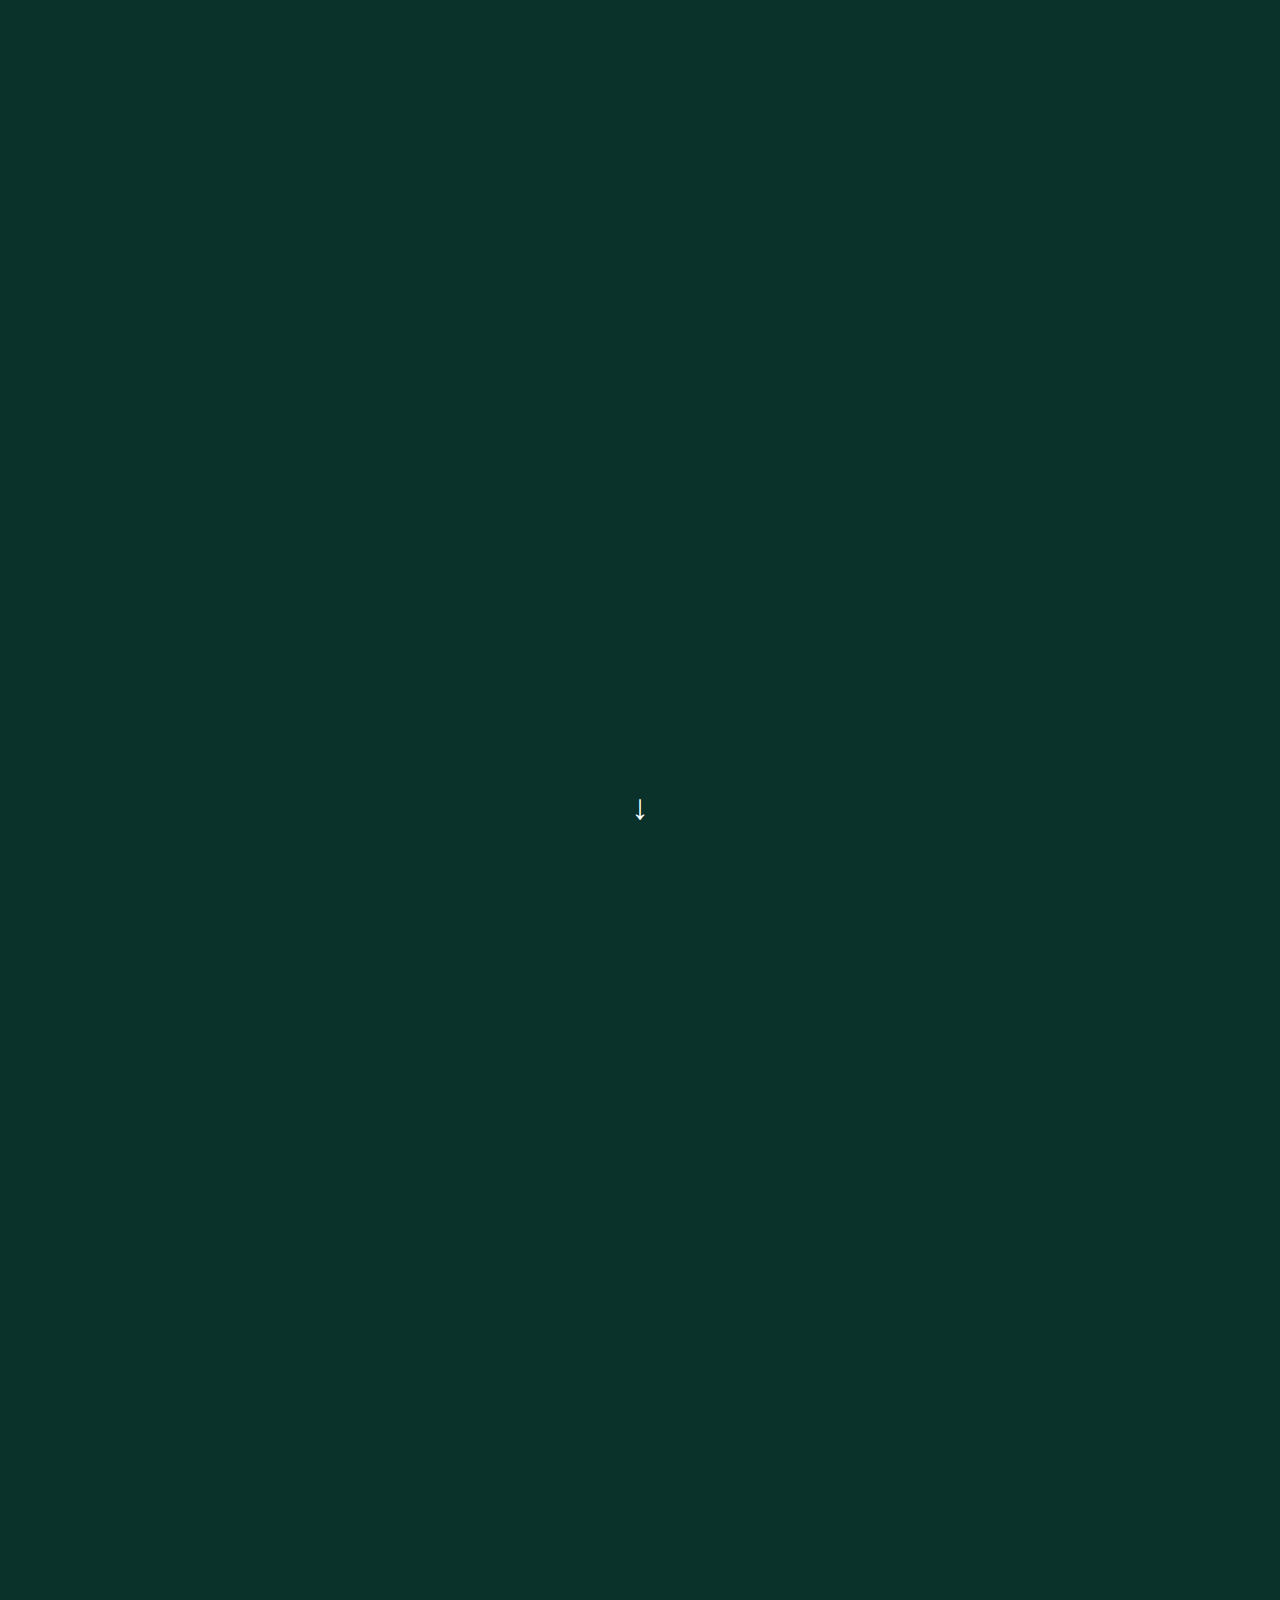
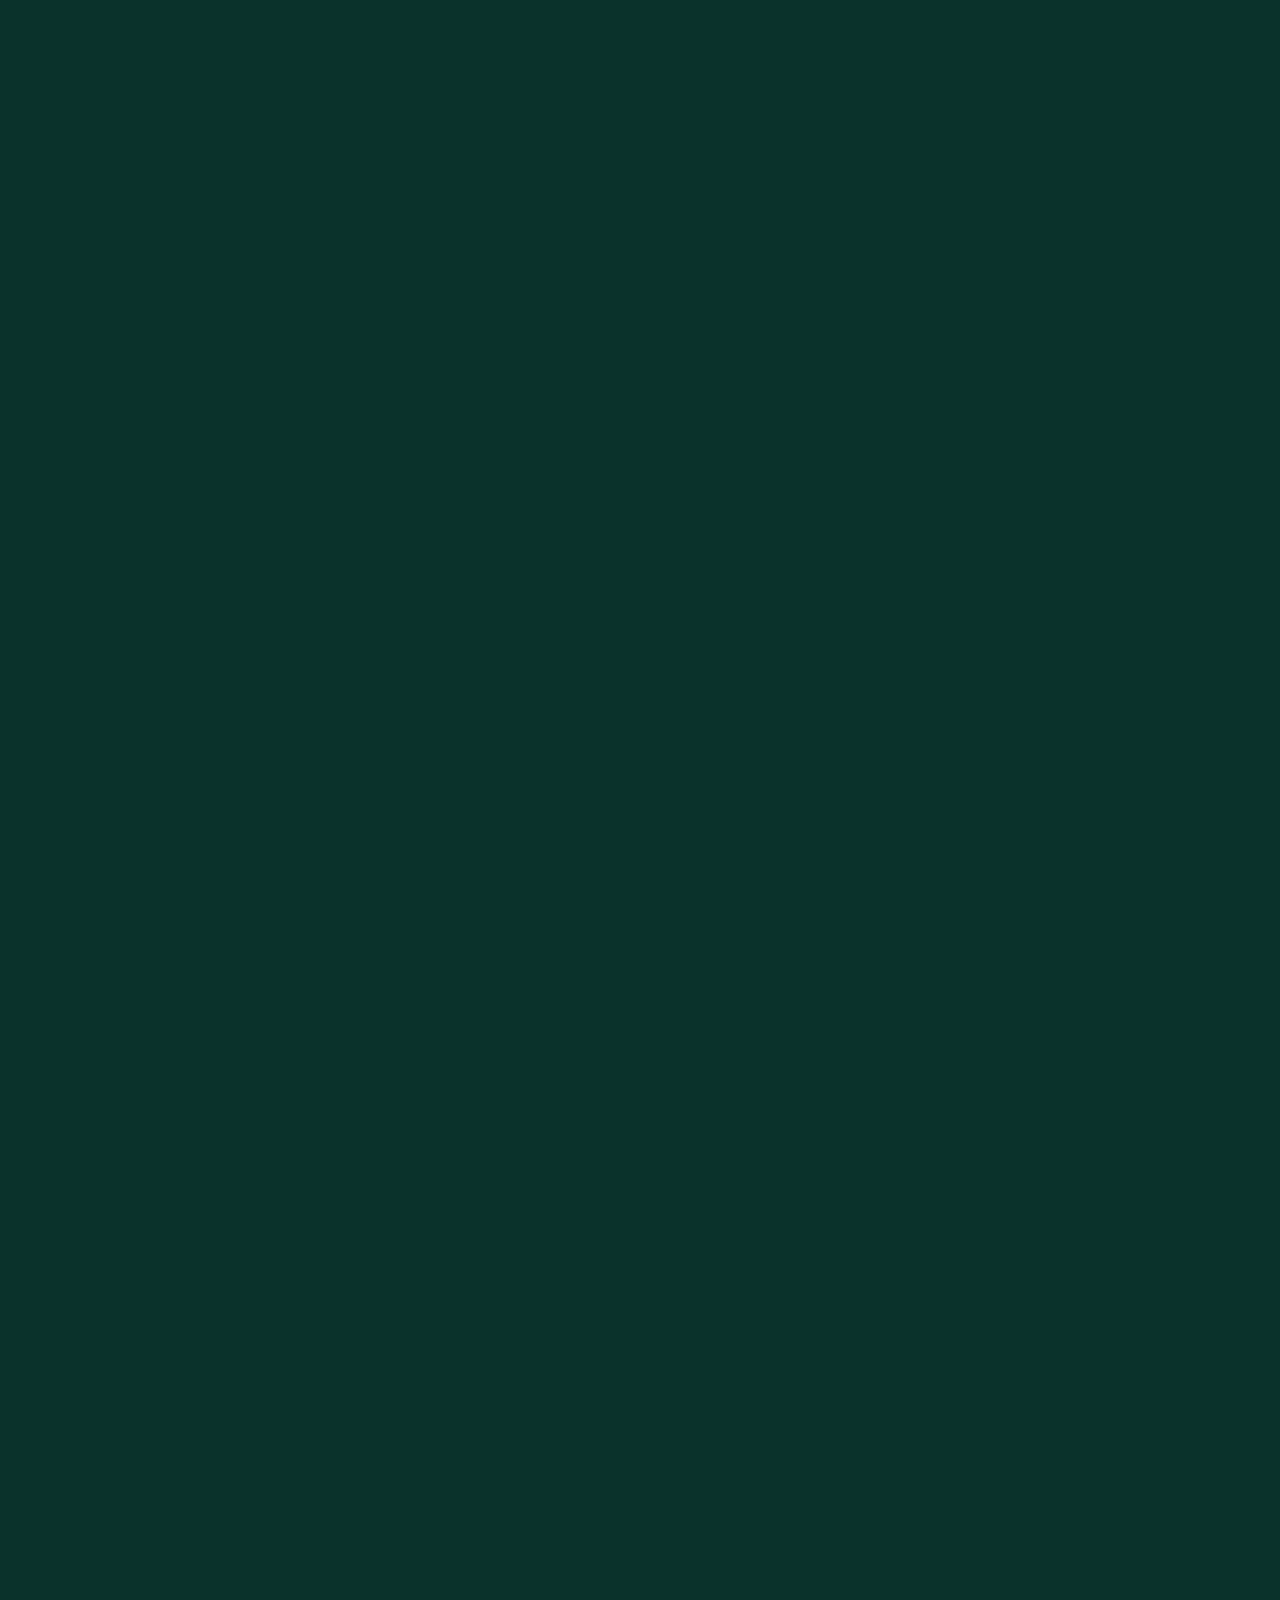
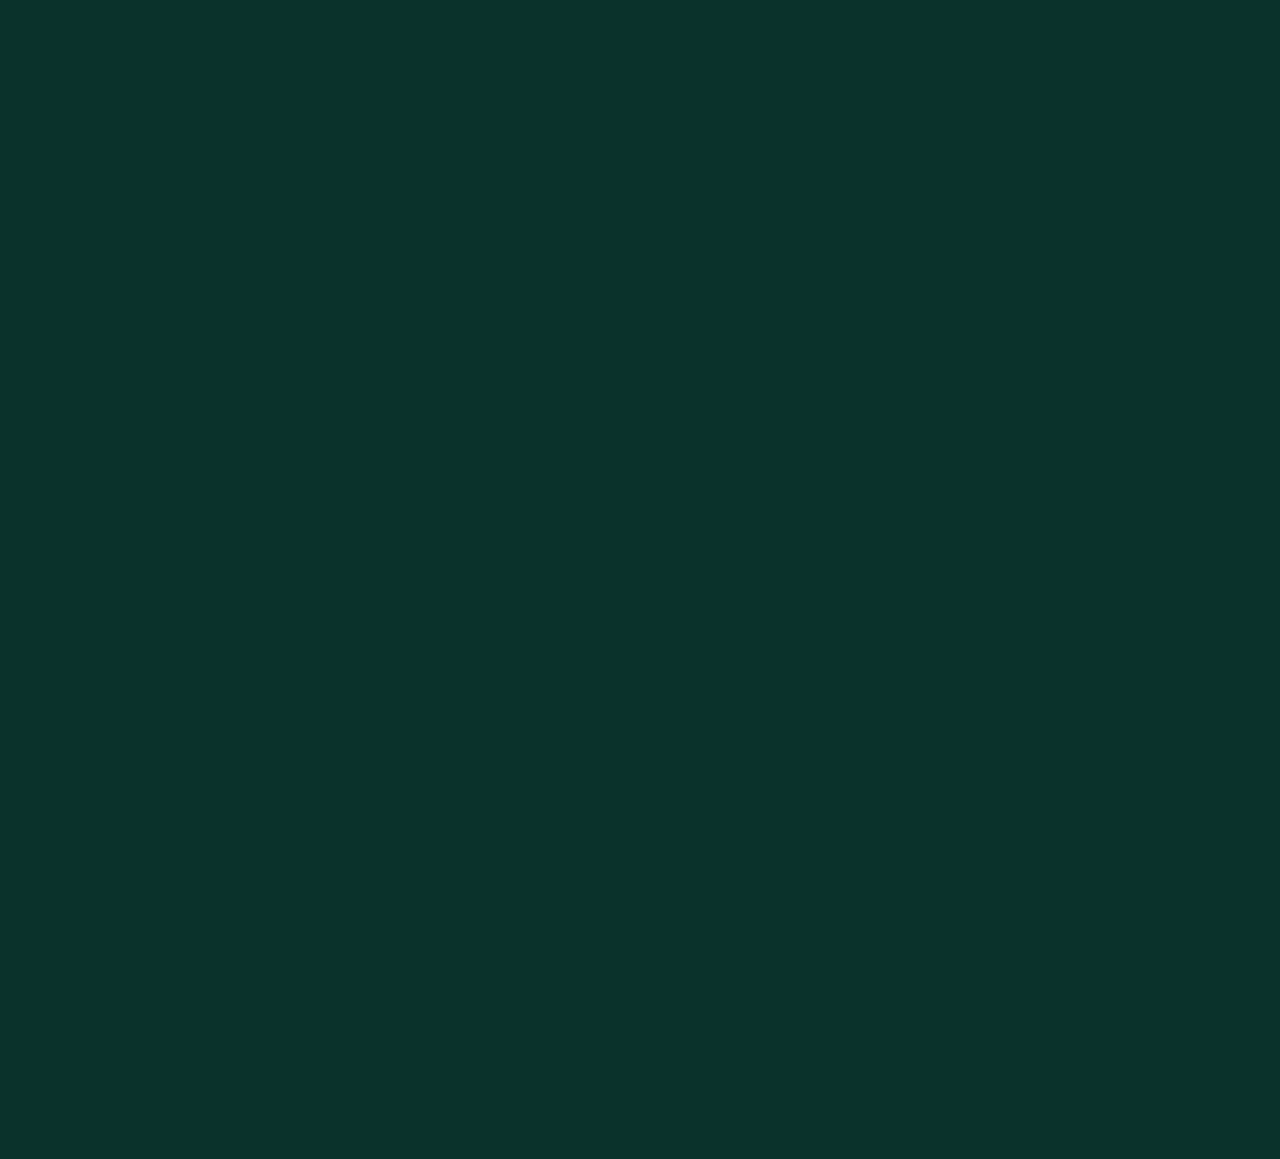
==== index.html @ 3af4ae21 "Design Changes and Footer" ====
<!DOCTYPE html>
<html lang="en">
<head>
    <meta charset="UTF-8">
    <meta name="viewport" content="width=device-width, initial-scale=1.0">
    <title>Chess</title>
    <link rel="stylesheet" href="styles.css">
    <link href="https://fonts.googleapis.com/css2?family=Poppins:wght@300;400;600&display=swap" rel="stylesheet">
</head>
<body>
    <div class="video-container">
        <video id="desktop-video" class="background-video" autoplay muted loop>
            <source src="BG Desktop.mp4" type="video/mp4">
            Your browser does not support the video tag.
        </video>
        <video id="mobile-video" class="background-video" autoplay muted loop>
            <source src="BG mobile.mp4" type="video/mp4">
            Your browser does not support the video tag.
        </video>

        <!-- Minimal Down Arrow Button -->
        <div class="down-button" onclick="scrollToSection('about-chess')">
            &#x2193; <!-- Downward arrow symbol -->
        </div>
    </div>

    <section id="about-chess">
        <h2>About Chess</h2>
        <p>
            Chess is a two-player strategy game played on an 8x8 grid of 64 squares.</p>
            <img src="board.jpg" alt="chess board">
           <p> Each player controls an army of 16 pieces and the goal is to checkmate the opponent's king.
        </p>
       
        <div class="card-container">
            <div class="card" id="pawn-card">
                <div class="card-front">
                    <h3>The Pawn</h3>
                    <p>Moves one square forwards per move. On its first move, a pawn can move two squares. It captures diagonally and can promote to a better piece upon reaching the end of the board!</p>
                </div>
                <div class="card-back">
                    <p>Starting at the forefront, the pawn symbolizes personal growth—moving forward step by step. Pawns sacrifice themselves for the greater cause, reminding us of the power of patience and potential. They embody life’s struggles and triumphs, urging us to make meaningful moves on the chessboard of life.</p>
                </div>
            </div>
            
            <div class="card" id="knight-card">
                <div class="card-front">
                    <h3>The Knight</h3>
                    <p>Moves in an "L" shape: two squares in one direction and one square perpendicular. Knights can jump over other pieces!</p>
                </div>
                <div class="card-back">
                    <p>Philosophy of the Knight: (Placeholder)</p>
                </div>
            </div>
            
            <!-- Repeat similar structure for the other chess pieces -->
        </div>
        
       
        <h3>Fun Facts About Chess</h3>
        <ul>
            <li>The longest chess game theoretically possible is 5,949 moves.</li>
            <li>Chess is over 1,500 years old, originating in India.</li>
            <li>The term "checkmate" comes from the Persian phrase "Shah Mat," meaning "the king is dead."</li>
            <li>There are 318,979,564,000 possible ways to play the first four moves in chess.</li>
        </ul>
    </section>

    <section id="play-chess">
        <h2>Play Chess</h2>
    </section>

    <footer>
        Made By <a href="mailto:nofalzia4s@gmail.com">Nofal Zia</a> | All Rights Reserved © 2024
        <br>
        This website contains a 3D Model sourced from <a href="https://app.spline.design/@auroregmbt" target="_blank">auroregmbt on Spline</a>. 
    </footer>
    

    <script src="script.js"></script>
</body>
</html>
---- styles.css ----
body, html {
	margin: 0;
	height: 100%;
	overflow-x: hidden;
	scroll-behavior: smooth;
	background-color: #0A322B;
	font-family: 'Poppins', sans-serif;
	color: #FFFFFF;
}

.video-container {
	position: relative;
	width: 100vw;
	height: 100vh;
	overflow: hidden;
}
.background-video {
	position: absolute;
	top: 50%;
	left: 50%;
	width: 100%;
	height: 100%;
	object-fit: cover;
	transform: translate(-50%, -50%);
	display: none;
}

#desktop-video {
	display: block;
}

.down-button {
	position: absolute;
	bottom: 7.5%;
	left: 50%;
	transform: translateX(-50%);
	font-size: 35px;
	color: #FFFFFF;
	background: transparent;
	border: none;
	cursor: pointer;
	animation: bounce 1.5s infinite;
}

@keyframes bounce {
	0%, 100% {
		transform: translateX(-50%) translateY(0);
	}
	50% {
		transform: translateX(-50%) translateY(-10px);
	}
}

section {
	padding: 100px 20px;
	background-color: #0A322B;
	color: #FFFFFF;
}

#about-chess {
	background-color: #0A322B;
	margin-top: 50px;
}
#about-chess h2, #about-chess h3 {
	text-align: center;
	font-size: 250%;
	color: #ffffffd3;
}
#about-chess img {
	display: block;
	margin: 0 auto;
	max-width: 100%;
	height: auto;
	box-shadow: 0 0 15px 5px rgba(255, 255, 255, 0.1);
	border-radius: 5px;
}
#play-chess {
	background-color: #0A322B;
	margin-top: 50px;
}

#about-chess ul {
	list-style-type: disc;
	padding-left: 20px;
}
#about-chess ul li {
	margin-bottom: 10px;
}

@media (max-width: 768px) {
	#desktop-video {
		display: none;
	}
	#mobile-video {
		display: block;
	}
}

::-webkit-scrollbar {
	width: 8px;
}
::-webkit-scrollbar-track {
	background: #0A322B;
}
::-webkit-scrollbar-thumb {
	background: #ffffff80;
	border-radius: 10px;
}
::-webkit-scrollbar-thumb:hover {
	background: #ffffff;
}

* {
	scrollbar-width: thin;
	scrollbar-color: #ffffff80 #0A322B;
}

.card-container {
    display: flex;
    flex-wrap: wrap;
    justify-content: center;
    align-items: center; 
    height: 100vh; 
    padding: 20px;
    gap: 7.5%; 
    box-sizing: border-box;
	margin: 10px;
	margin-bottom: 50%;
}

p{
    margin:20px;
}

.card {
    background-color: transparent; 
    width: 300px;
    height: 200px;
    perspective: 1000px;
    position: relative;
}

.card-front, .card-back {
    position: absolute;
    width: 100%;
    height: 100%;
    backface-visibility: hidden;
    border-radius: 10px;
    display: flex;
    flex-direction: column;
    justify-content: center;
    align-items: center;
    text-align: center;
    padding: 30% 0%;
}

.card-front {
	background-color: #ffffff80;
    border: 2px solid #FFFFFF;
	color: #0A322B;
	z-index: 2;
	transform: rotateY(0deg);
}

.card-back {
    background-color: #0A322B;
    border: 2px solid #FFFFFF; 
    color: #FFFFFF;
    transform: rotateY(180deg);
}


.card.flip .card-front {
	transform: rotateY(-180deg);
}

.card.flip .card-back {
	transform: rotateY(0deg);
}

.card:hover {
	cursor: pointer;
}

.card-front, .card-back {
	transition: transform 0.6s;
}

footer {
    background-color: #0A322B;
    color: #ffffffd3;
	font-size: 15px; 
    text-align: center;
    padding: 1%;
    position: static;
    bottom: 0;
    width: auto;
}

footer a {
    color: #ffffffd3;
    text-decoration: none;
}

footer a:hover {
    color: #ffffff;
    text-decoration: underline;
	font-weight: bolder;
}
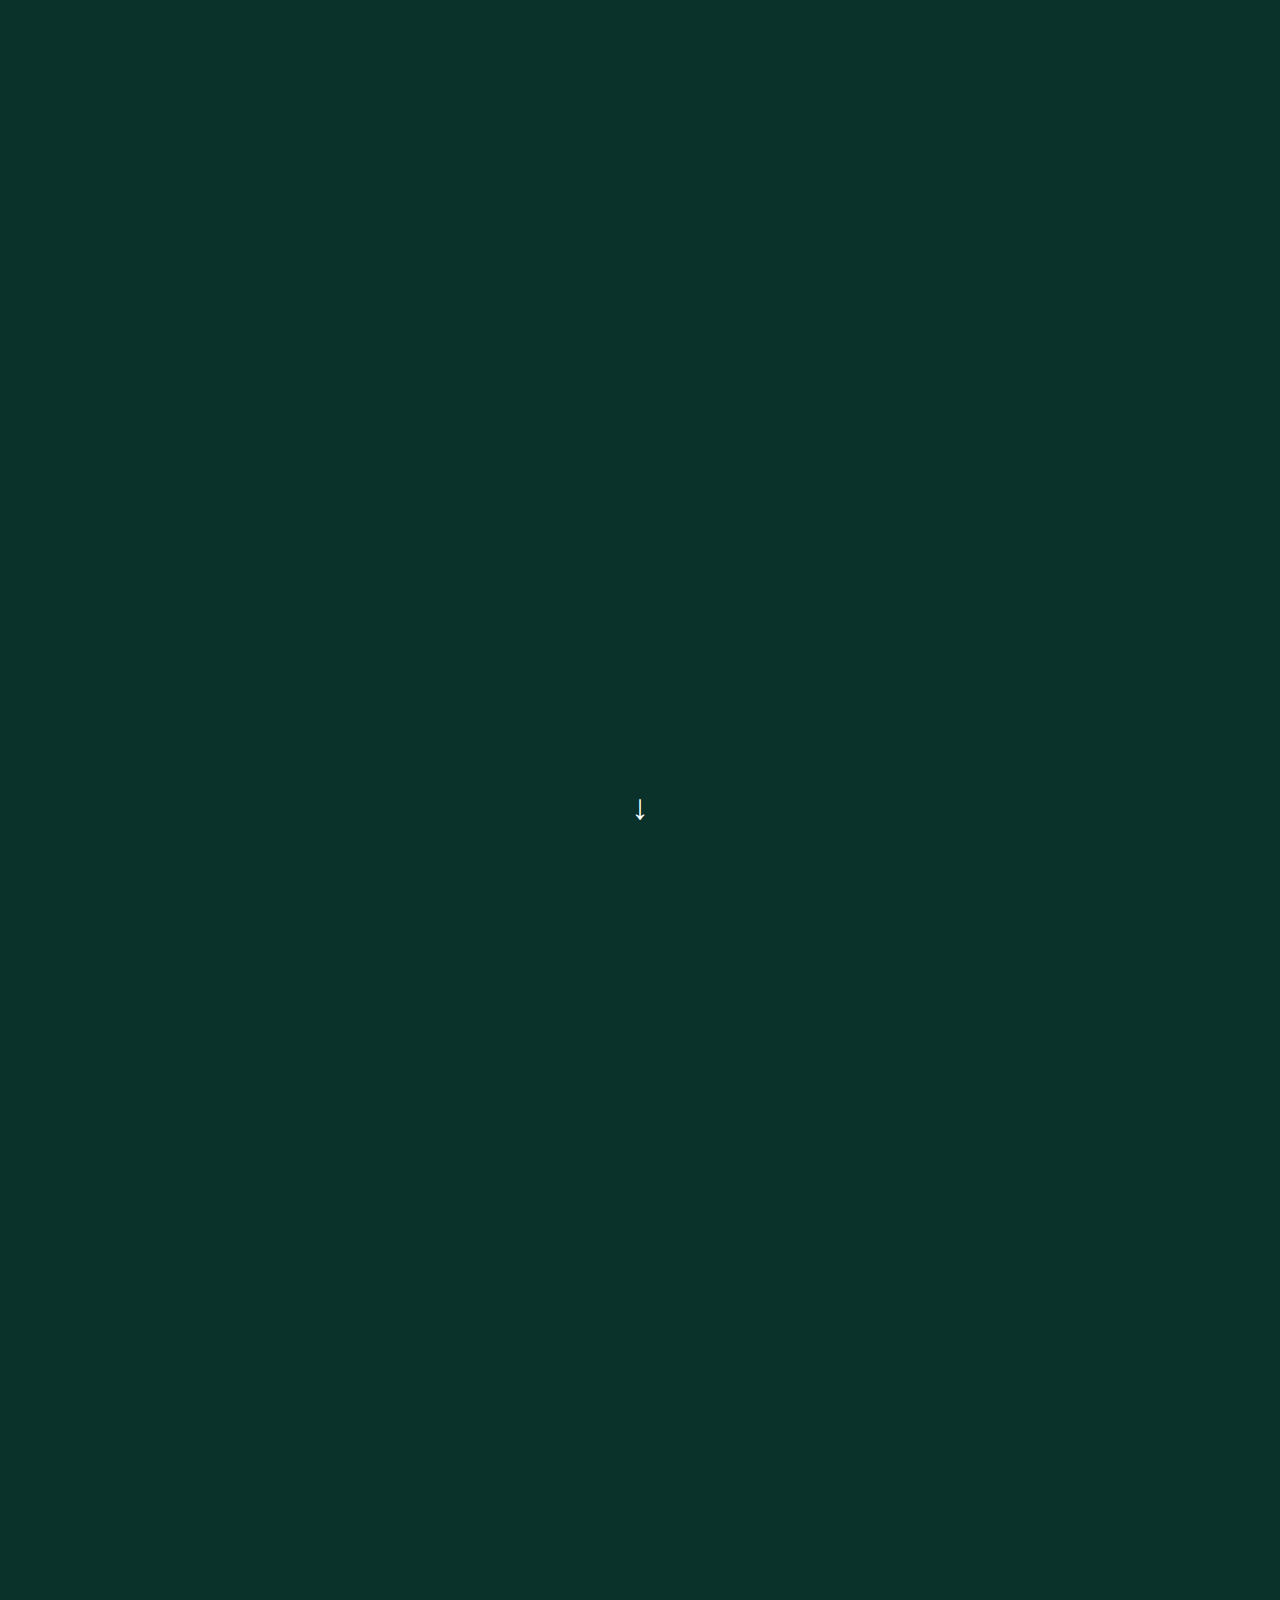
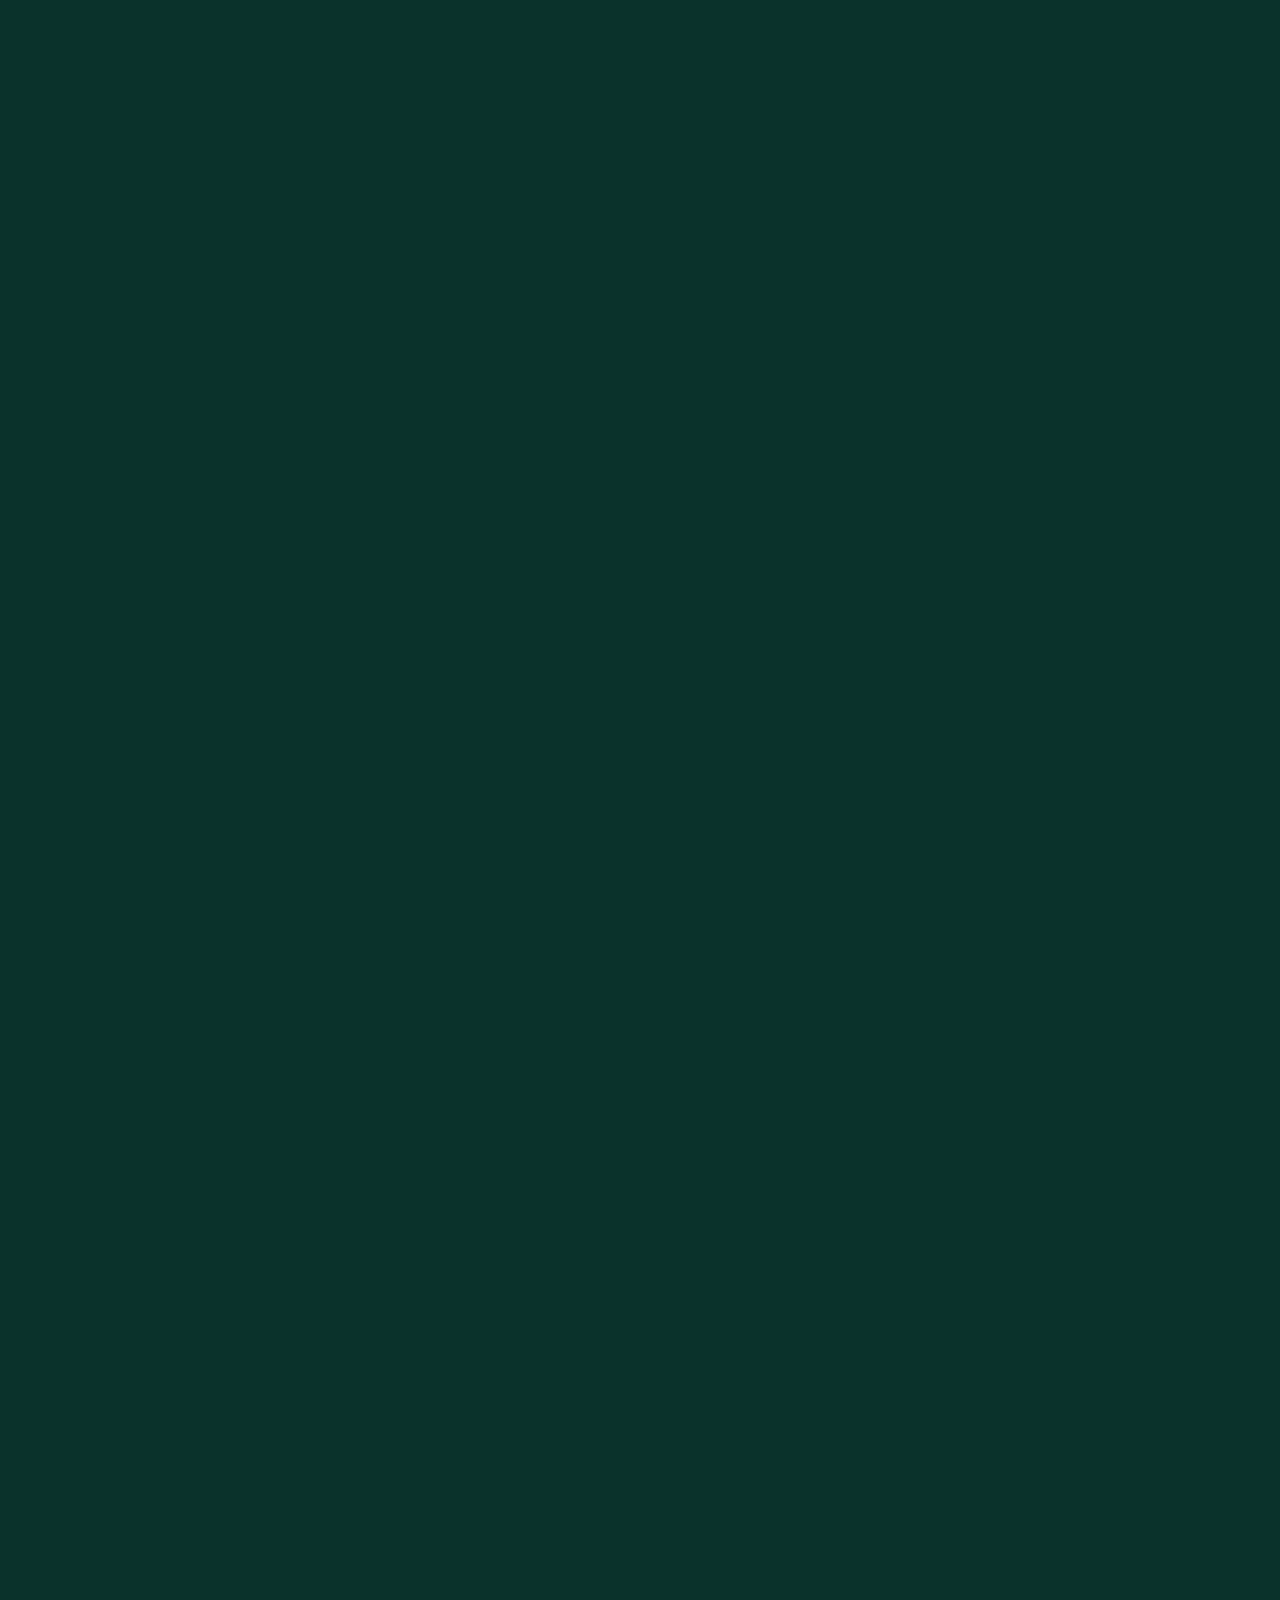
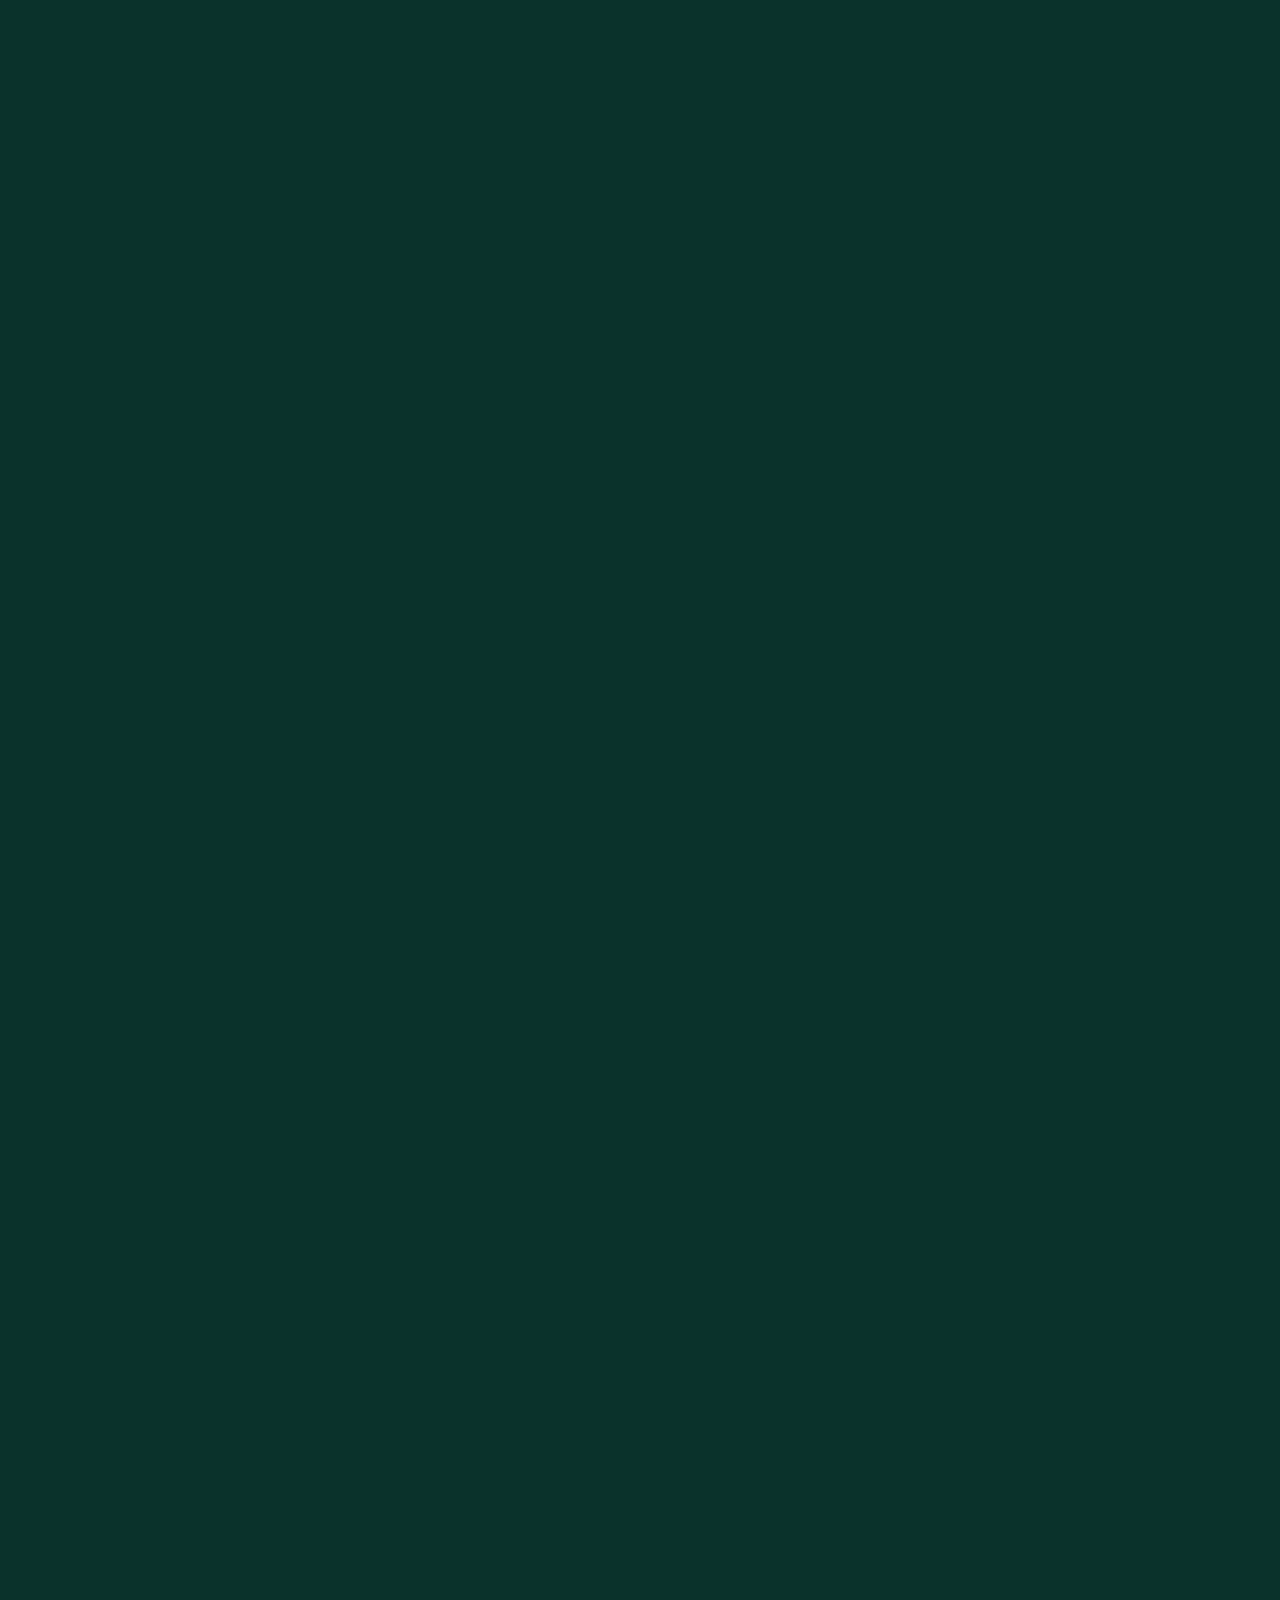
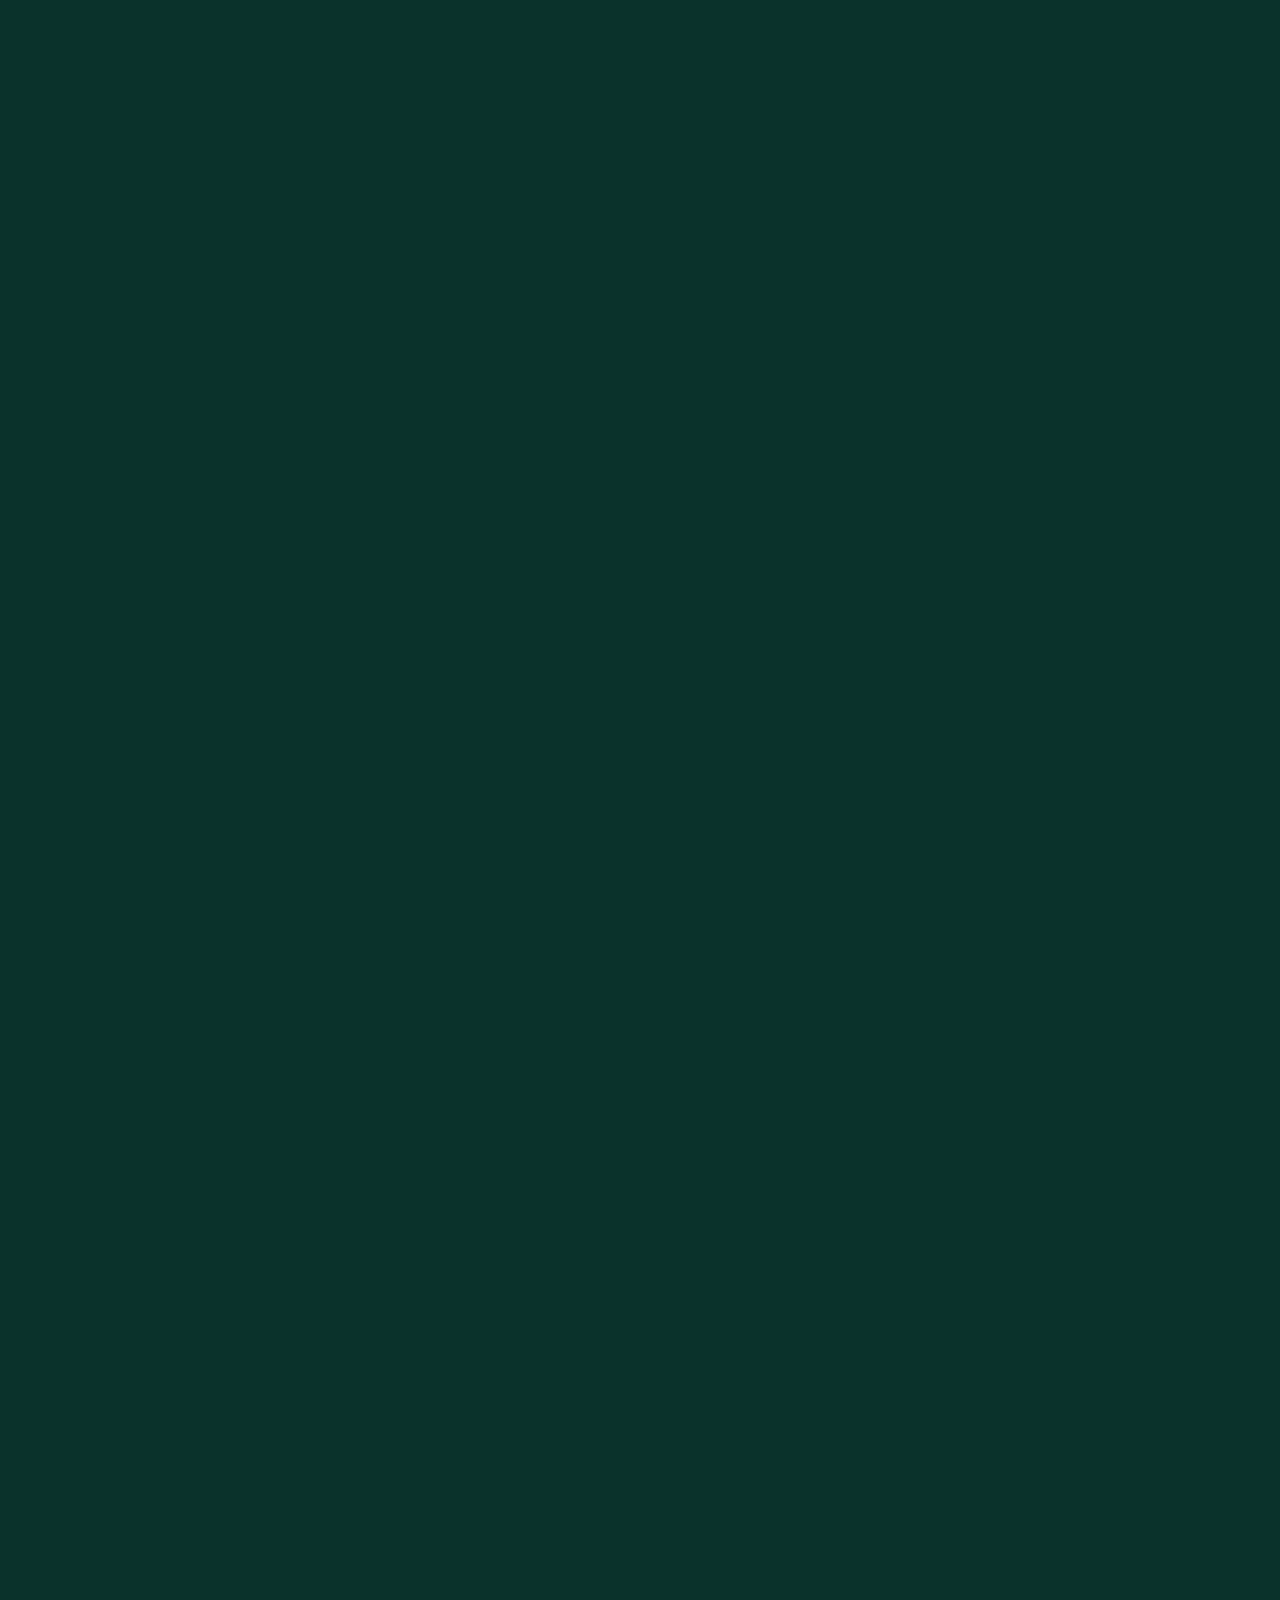
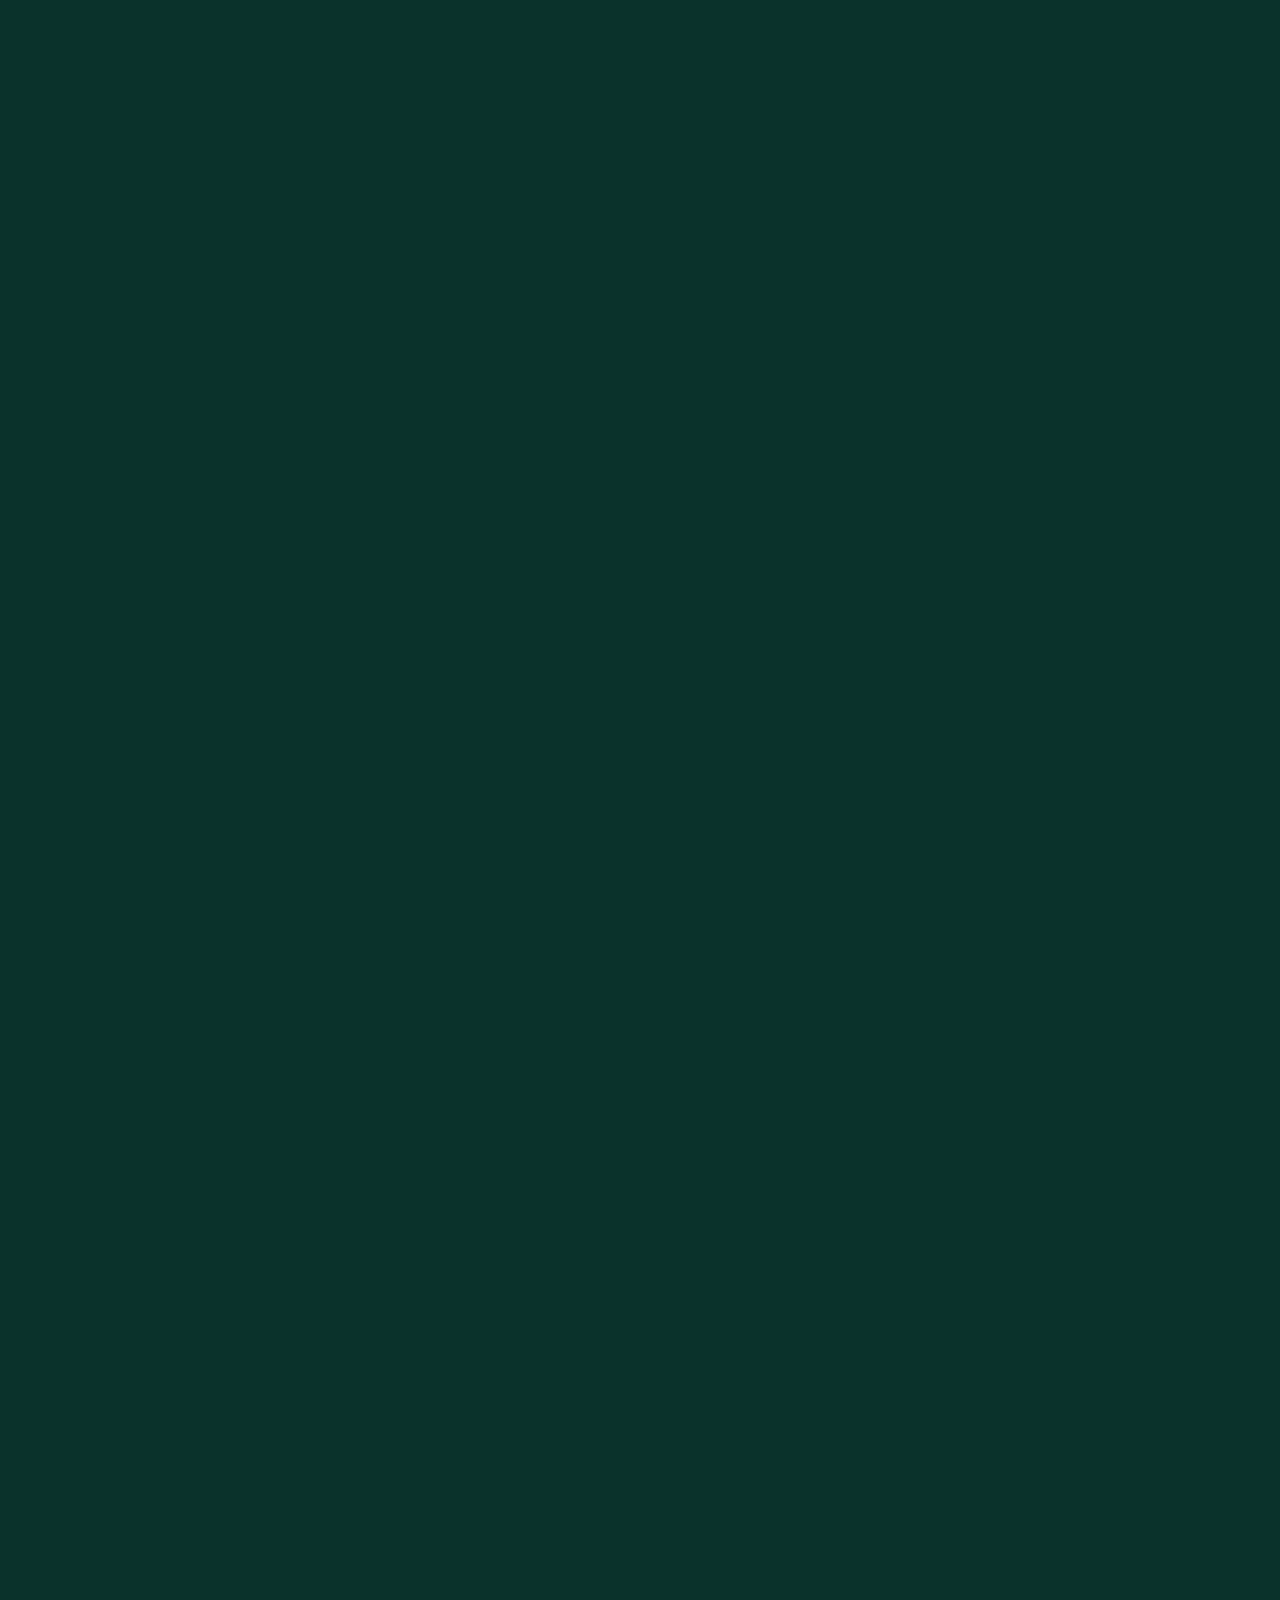
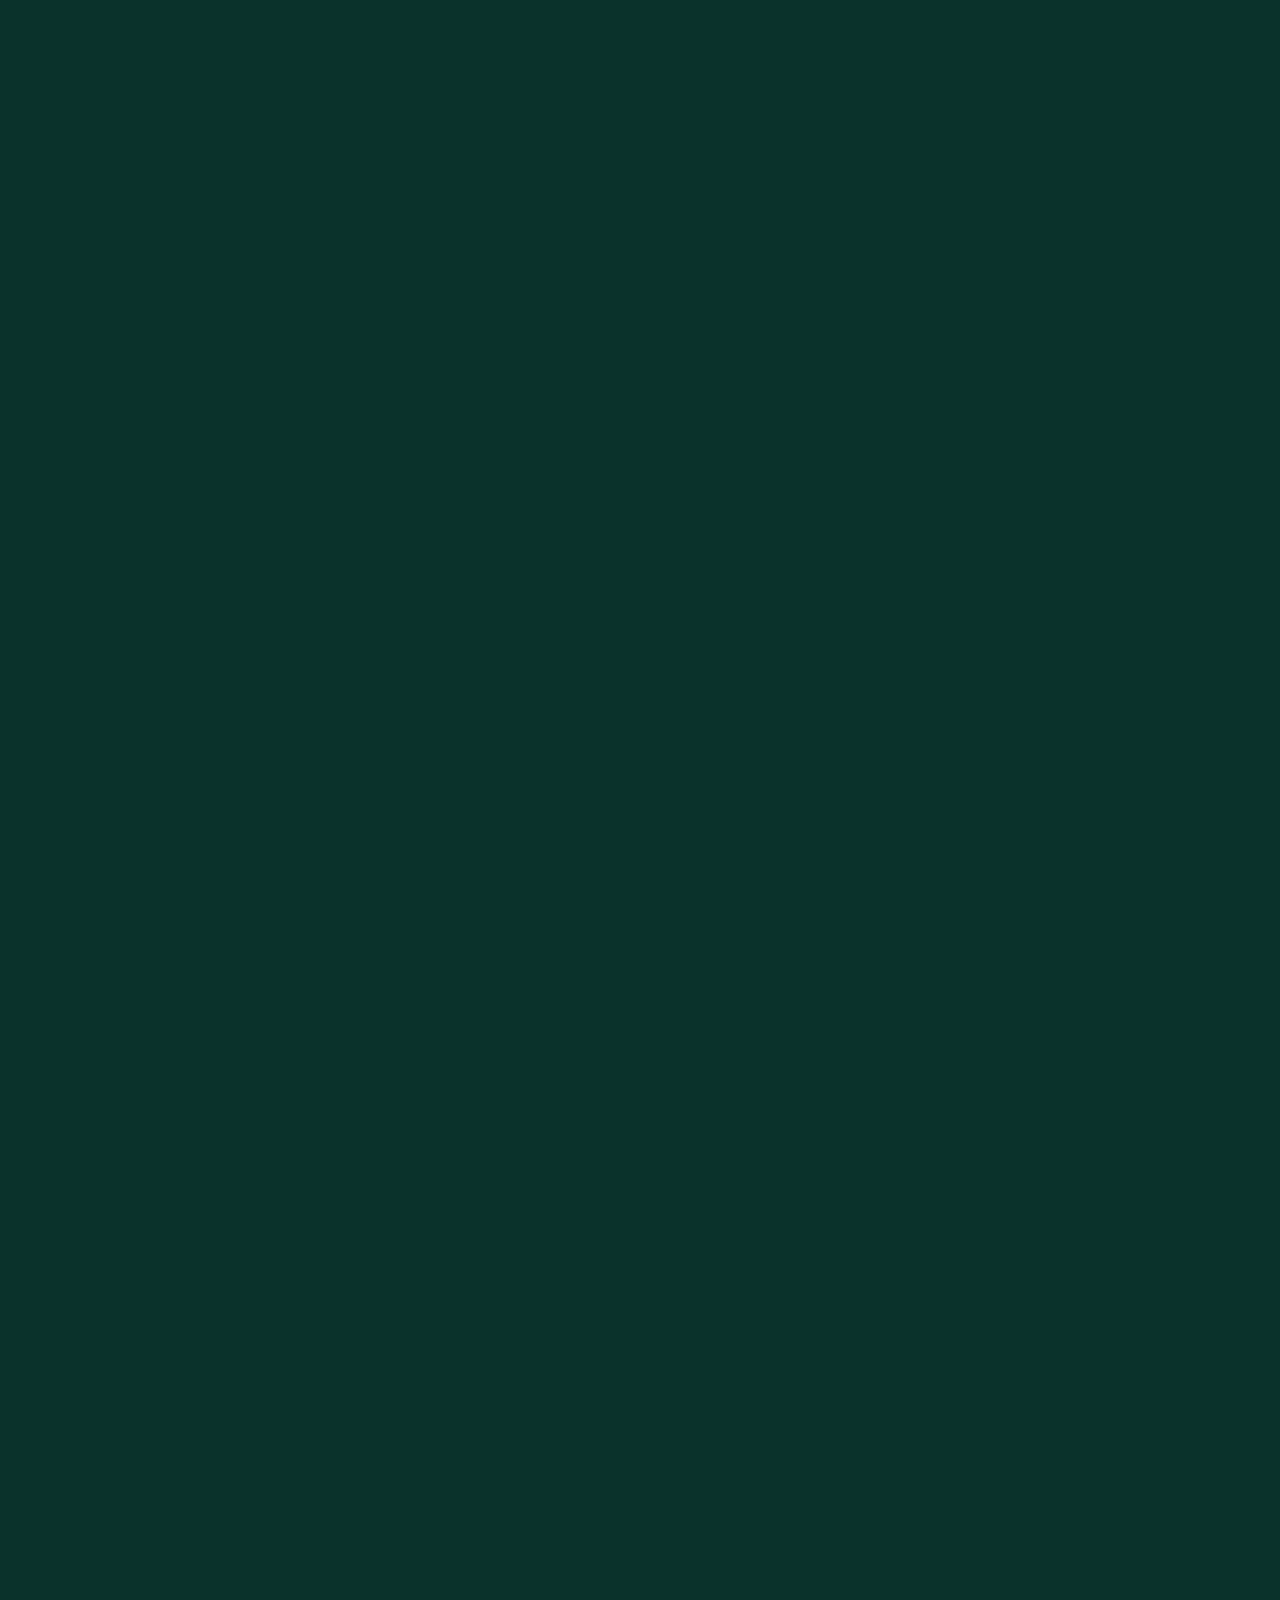
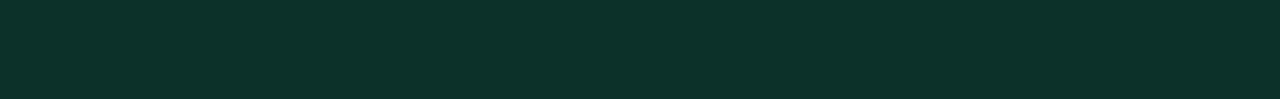
==== commit 879b1993: "Added More Cards" ====
--- a/index.html
+++ b/index.html
@@ -9,12 +9,12 @@
 </head>
 <body>
     <div class="video-container">
+        <video id="mobile-video" class="background-video" autoplay muted loop>
+            <source src="BG mobile.mp4" type="video/mp4">
+            Your browser does not support the video tag.
+        </video>
         <video id="desktop-video" class="background-video" autoplay muted loop>
             <source src="BG Desktop.mp4" type="video/mp4">
-            Your browser does not support the video tag.
-        </video>
-        <video id="mobile-video" class="background-video" autoplay muted loop>
-            <source src="BG mobile.mp4" type="video/mp4">
             Your browser does not support the video tag.
         </video>
 
@@ -30,6 +30,8 @@
             Chess is a two-player strategy game played on an 8x8 grid of 64 squares.</p>
             <img src="board.jpg" alt="chess board">
            <p> Each player controls an army of 16 pieces and the goal is to checkmate the opponent's king.
+            <br><br>
+            The pieces are as follows.
         </p>
        
         <div class="card-container">
@@ -49,12 +51,51 @@
                     <p>Moves in an "L" shape: two squares in one direction and one square perpendicular. Knights can jump over other pieces!</p>
                 </div>
                 <div class="card-back">
-                    <p>Philosophy of the Knight: (Placeholder)</p>
+                    <p> Its erratic path defies norms, urging us to venture off the beaten track and embrace creativity. As the knight alternates between light and dark squares, it mirrors life’s dualities—success and failure, joy and sorrow. Fearless leaps symbolize courage and unconventional choices. Ultimately, the knight embodies our quest for meaning and purpose, inviting us to dance our own enigmatic journey on life’s chessboard.</p>
+                </div>
+            </div>
+
+            <div class="card" id="bishop-card">
+                <div class="card-front">
+                    <h3>The Bishop</h3>
+                    <p>Moves diagonally across the board, staying on the same color square. The bishop embodies spiritual depth, symbolizing faith, intuition, and enlightenment.</p>
+                </div>
+                <div class="card-back">
+                    <p>Just as the bishop's path transcends linear boundaries, our spiritual journey involves seeking higher truths beyond the mundane. The alternating colors represent life's contrasts—darkness and illumination. The bishop encourages us to explore inner wisdom, trust our instincts, and move diagonally toward enlightenment.</p>
                 </div>
             </div>
             
-            <!-- Repeat similar structure for the other chess pieces -->
-        </div>
+            <div class="card" id="rook-card">
+                <div class="card-front">
+                    <h3>The Rook</h3>
+                    <p>Moves horizontally or vertically any number of squares. It's a powerful piece that controls open files and ranks, representing stability and strategic vision.</p>
+                </div>
+                <div class="card-back">
+                    <p>The rook stands tall, unwavering in its purpose. It teaches us about adaptability—how to navigate both straight paths and unexpected turns. Like a castle guarding its walls, the rook reminds us to protect what matters most while maintaining flexibility. It's not just about brute force; it's about calculated movement and seizing opportunities.</p>
+                </div>
+            </div>
+
+            <div class="card" id="queen-card">
+                <div class="card-front">
+                    <h3>The Queen</h3>
+                    <p>Moves horizontally, vertically, or diagonally any number of squares. She combines the power of the rook and the bishop, representing versatility, intelligence, and influence.</p>
+                </div>
+                <div class="card-back">
+                    <p>The queen, regal and commanding, embodies both grace and authority. She teaches us about balance—how to wield strength without arrogance. Like a ruler who listens to her advisors, the queen encourages us to consider multiple perspectives. Her moves are deliberate, strategic, and far-reaching. She reminds us that true leadership involves both vision and empathy.</p>
+                </div>
+            </div>
+            
+            <div class="card" id="king-card">
+                <div class="card-front">
+                    <h3>The King</h3>
+                    <p>Moves one square in any direction. The king is the heart of the kingdom, representing protection, vulnerability, and wisdom.</p>
+                </div>
+                <div class="card-back">
+                    <p>The king, adorned with a crown, carries the weight of responsibility. His steps are deliberate, cautious, and purposeful. He teaches us about leadership—how to lead by example, even when surrounded by threats. Like a wise ruler who consults advisors, the king values counsel and foresight. His survival is paramount, yet he knows that true strength lies in unity and sacrifice.</p>
+                </div>
+            </div>
+            
+             </div>
         
        
         <h3>Fun Facts About Chess</h3>
@@ -67,7 +108,7 @@
     </section>
 
     <section id="play-chess">
-        <h2>Play Chess</h2>
+        <button><h2>Play Chess</h2></button>
     </section>
 
     <footer>
--- a/styles.css
+++ b/styles.css
@@ -63,16 +63,16 @@
 }
 #about-chess h2, #about-chess h3 {
 	text-align: center;
-	font-size: 250%;
+	font-size: 300%;
 	color: #ffffffd3;
 }
 #about-chess img {
 	display: block;
 	margin: 0 auto;
-	max-width: 100%;
+	max-width: 90%;
 	height: auto;
 	box-shadow: 0 0 15px 5px rgba(255, 255, 255, 0.1);
-	border-radius: 5px;
+	border-radius: 7.5px;
 }
 #play-chess {
 	background-color: #0A322B;
@@ -119,25 +119,22 @@
     display: flex;
     flex-wrap: wrap;
     justify-content: center;
-    align-items: center; 
-    height: 100vh; 
+    align-items: center;
+    height: 100vh;
     padding: 20px;
-    gap: 7.5%; 
+    gap: 7.5%;
     box-sizing: border-box;
-	margin: 10px;
-	margin-bottom: 50%;
-}
-
-p{
-    margin:20px;
+    margin: 10px;
+    margin-bottom: 475%;
 }
 
 .card {
-    background-color: transparent; 
+    background-color: transparent;
     width: 300px;
     height: 200px;
     perspective: 1000px;
     position: relative;
+    margin-bottom: 50%; /* Add some margin between cards */
 }
 
 .card-front, .card-back {
@@ -155,36 +152,36 @@
 }
 
 .card-front {
-	background-color: #ffffff80;
+    background-color: #ffffff80;
     border: 2px solid #FFFFFF;
-	color: #0A322B;
-	z-index: 2;
-	transform: rotateY(0deg);
+    color: #0A322B;
+    z-index: 2;
+    transform: rotateY(0deg);
 }
 
 .card-back {
     background-color: #0A322B;
-    border: 2px solid #FFFFFF; 
+    border: 2px solid #FFFFFF;
     color: #FFFFFF;
     transform: rotateY(180deg);
 }
 
-
 .card.flip .card-front {
-	transform: rotateY(-180deg);
+    transform: rotateY(-180deg);
 }
 
 .card.flip .card-back {
-	transform: rotateY(0deg);
+    transform: rotateY(0deg);
 }
 
 .card:hover {
-	cursor: pointer;
+    cursor: pointer;
 }
 
 .card-front, .card-back {
-	transition: transform 0.6s;
-}
+    transition: transform 0.6s;
+}
+
 
 footer {
     background-color: #0A322B;
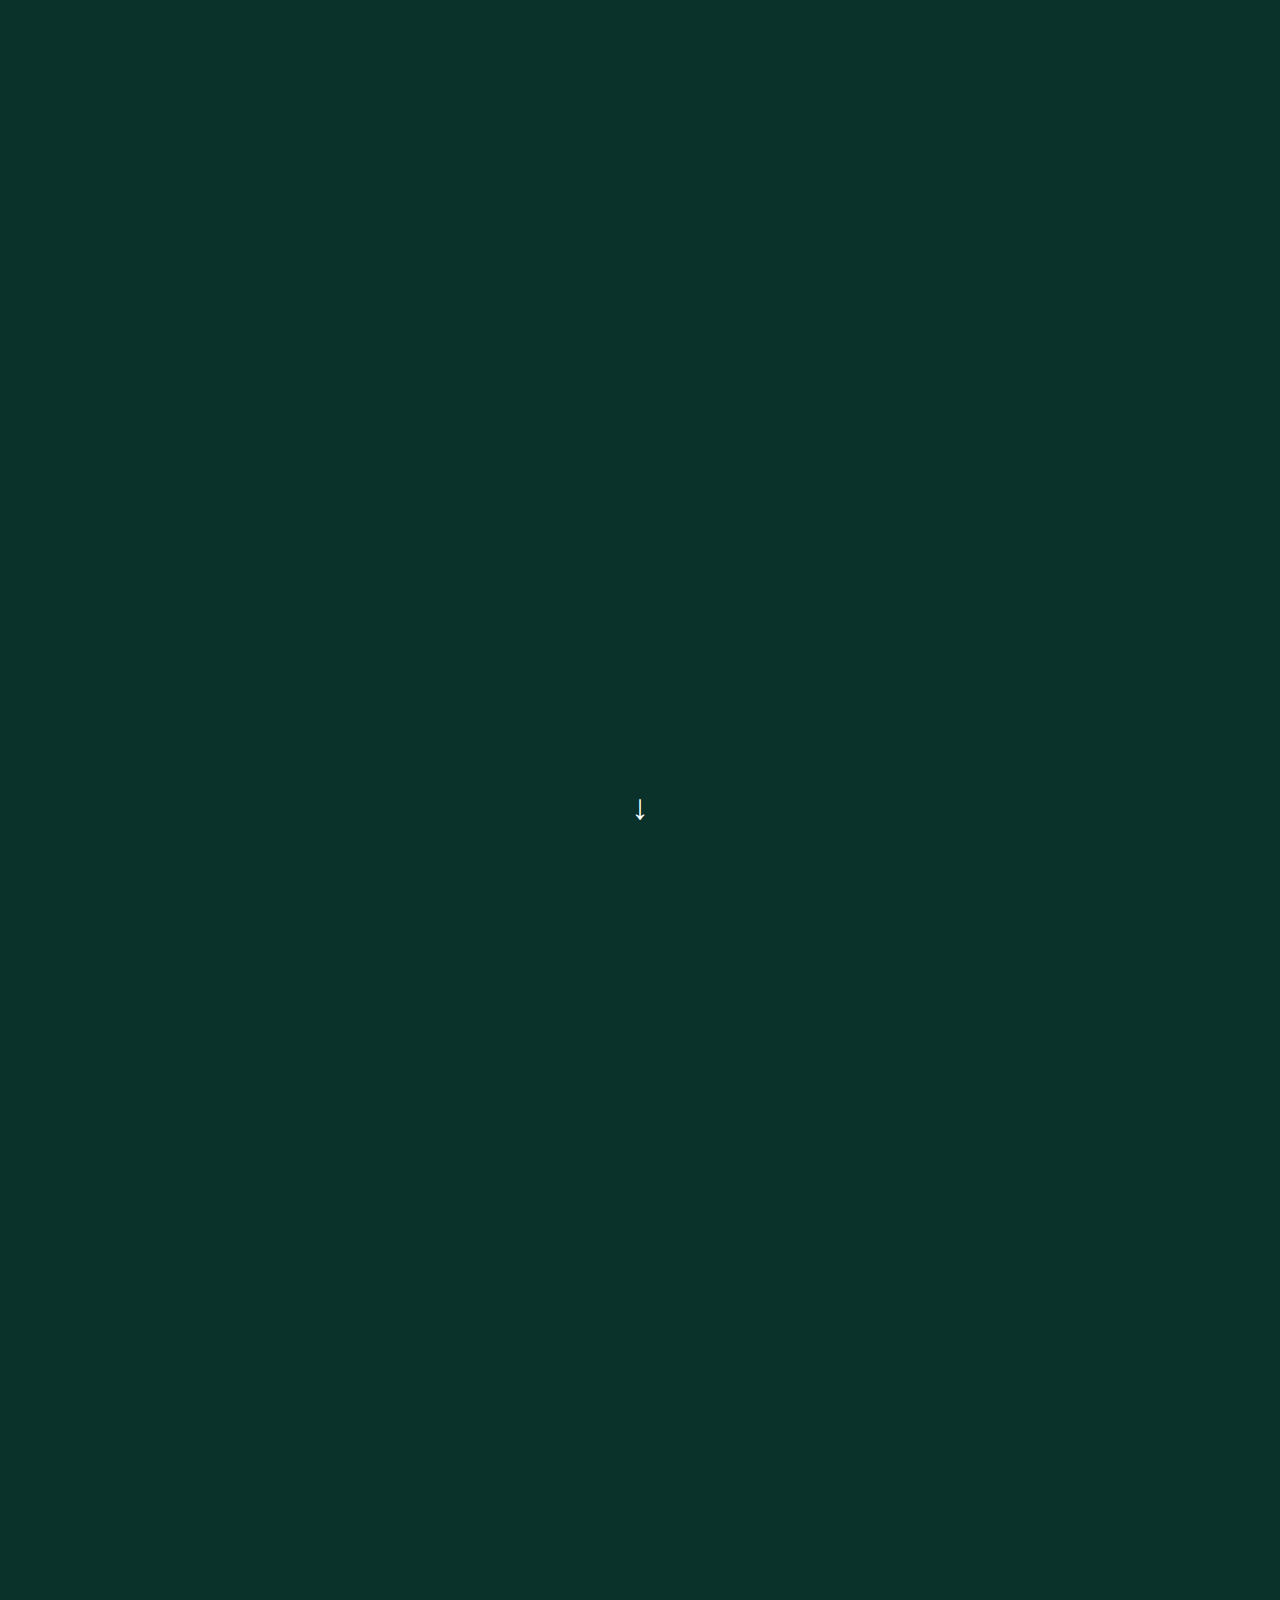
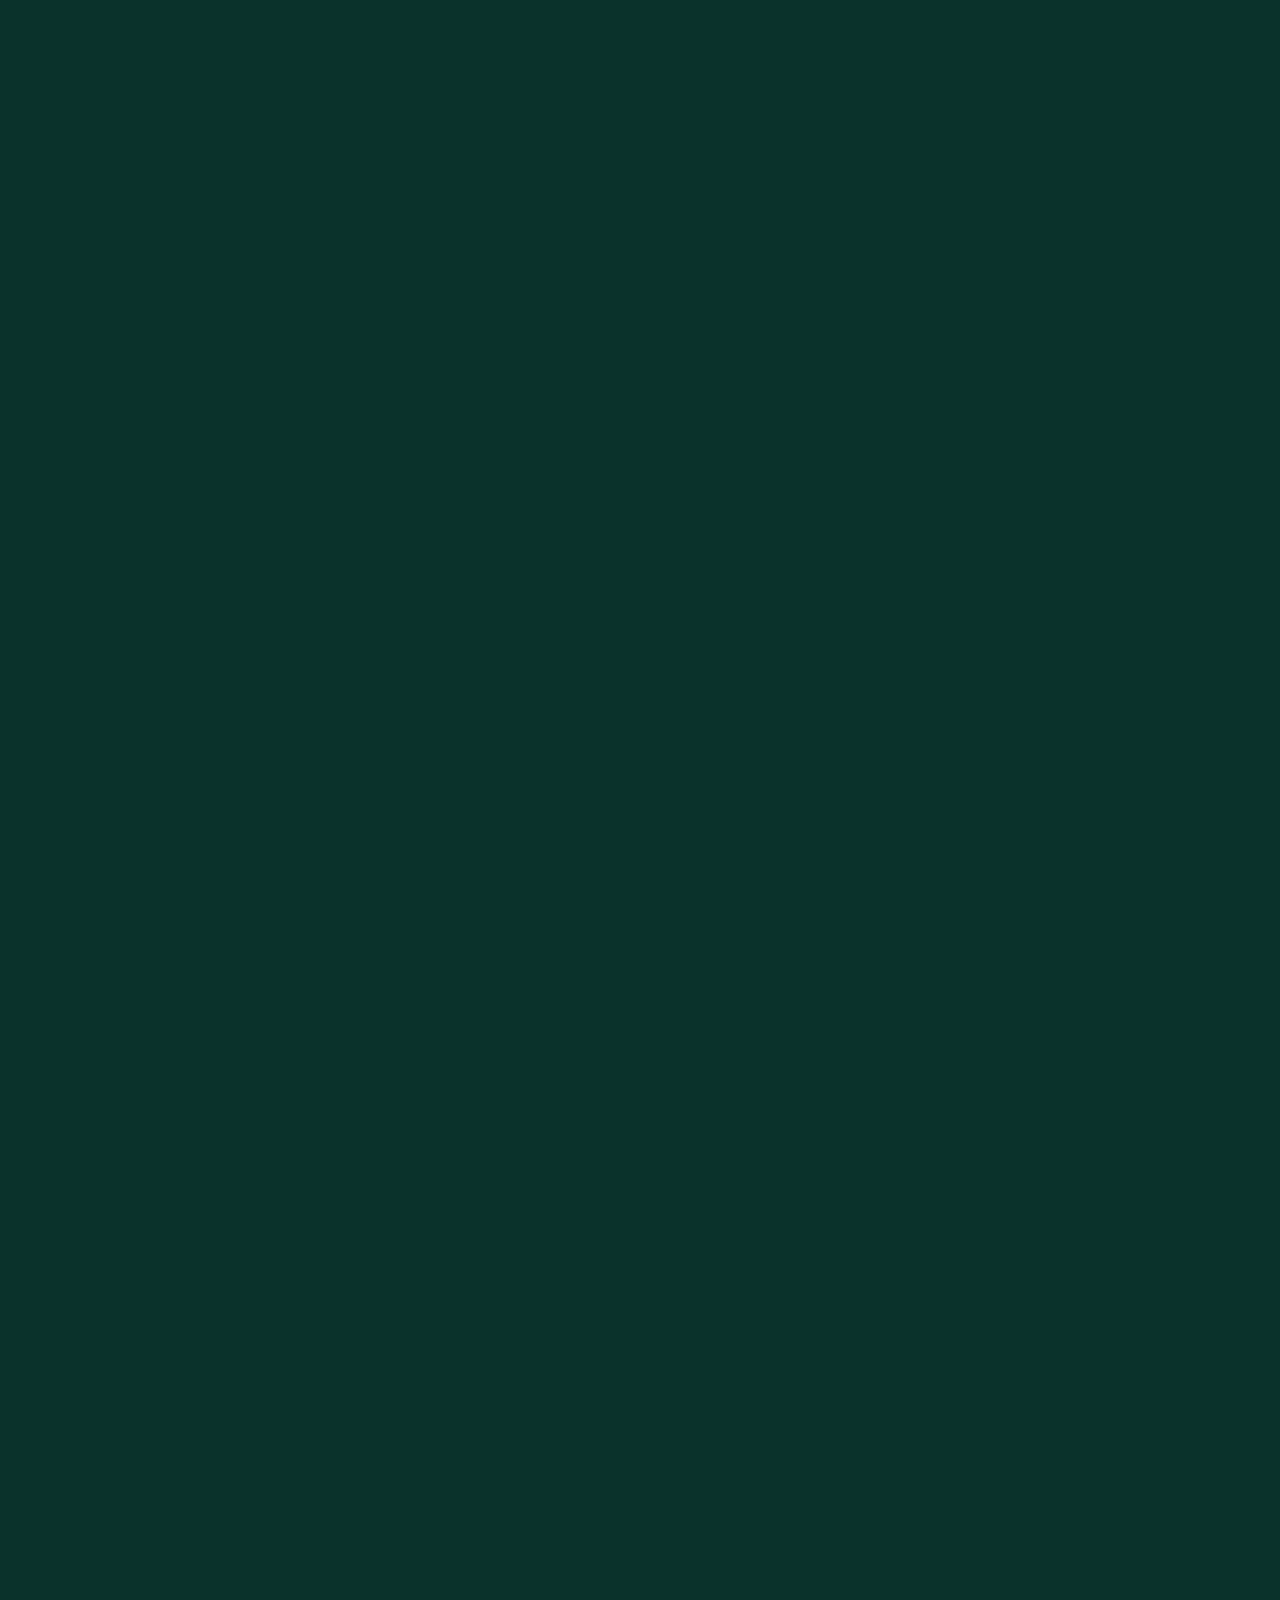
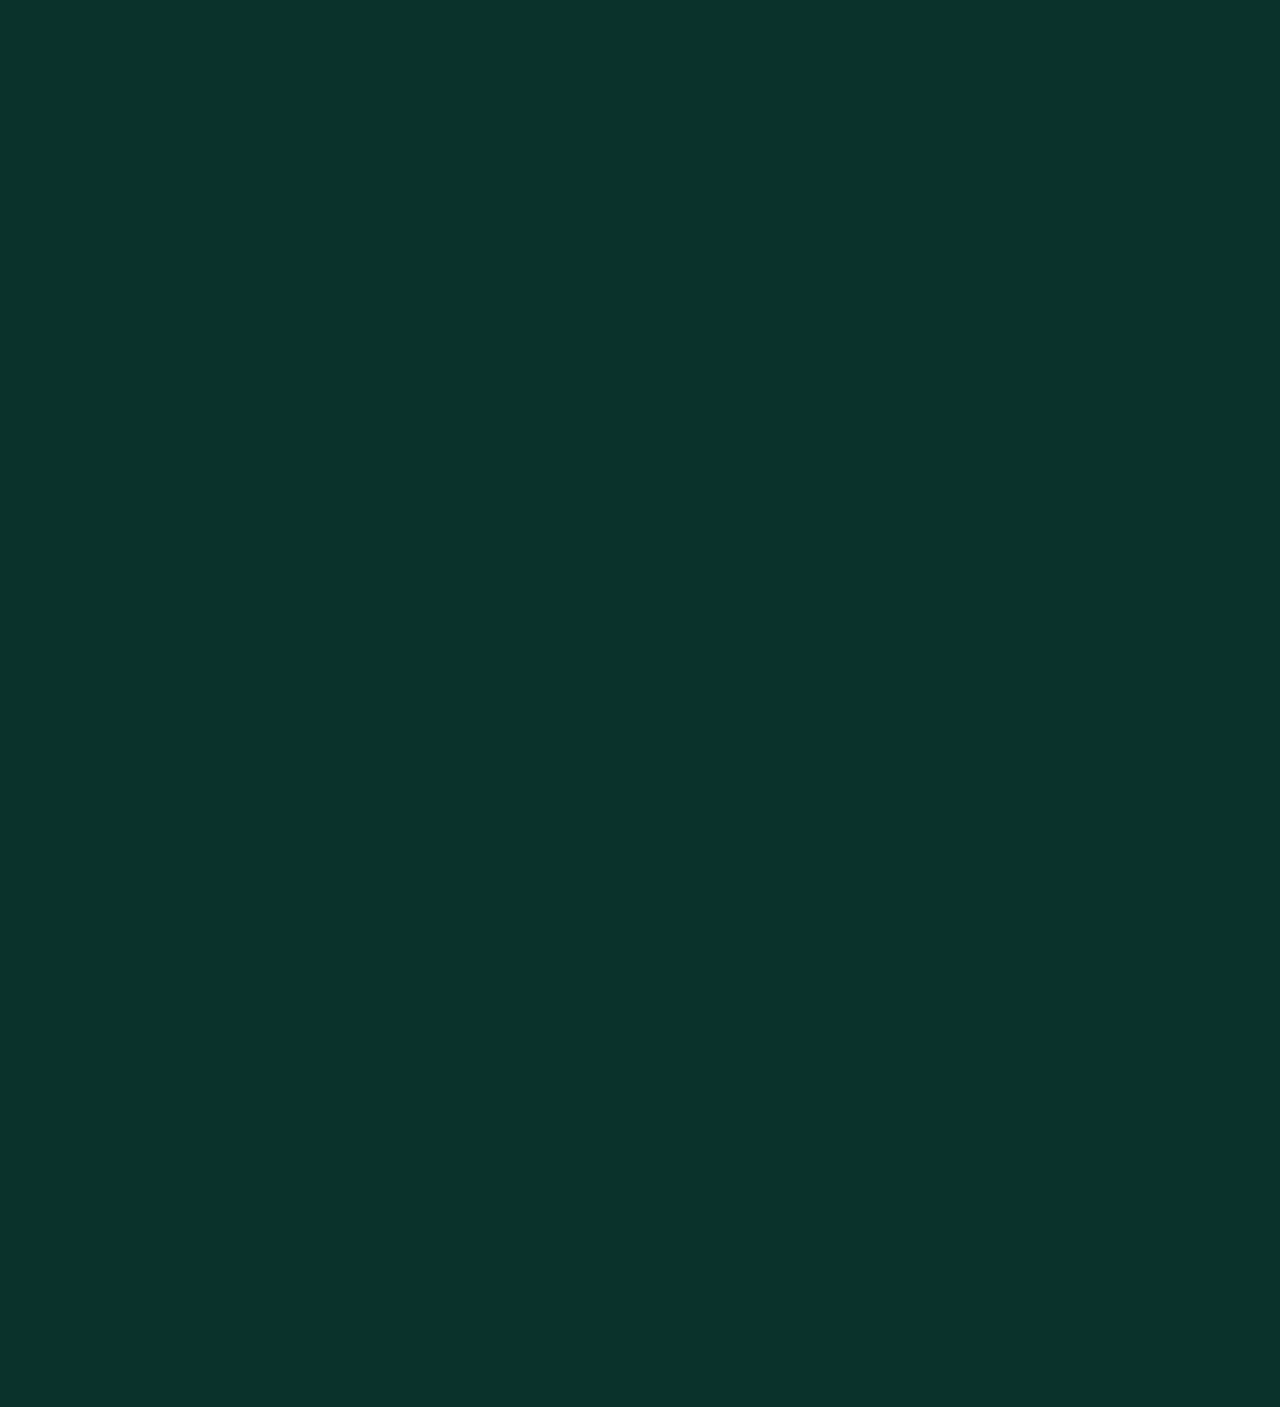
==== commit 4dea4d09: "Resolved Card Layout Issues" ====
--- a/index.html
+++ b/index.html
@@ -35,9 +35,10 @@
         </p>
        
         <div class="card-container">
+            <h3>The Pawn</h3>
             <div class="card" id="pawn-card">
                 <div class="card-front">
-                    <h3>The Pawn</h3>
+                    <h6> &#9817; </h6>
                     <p>Moves one square forwards per move. On its first move, a pawn can move two squares. It captures diagonally and can promote to a better piece upon reaching the end of the board!</p>
                 </div>
                 <div class="card-back">
@@ -45,9 +46,10 @@
                 </div>
             </div>
             
+            <h3>The Knight</h3>
             <div class="card" id="knight-card">
                 <div class="card-front">
-                    <h3>The Knight</h3>
+                    <h6> &#9816; </h6>
                     <p>Moves in an "L" shape: two squares in one direction and one square perpendicular. Knights can jump over other pieces!</p>
                 </div>
                 <div class="card-back">
@@ -55,9 +57,10 @@
                 </div>
             </div>
 
+            <h3>The Bishop</h3>
             <div class="card" id="bishop-card">
                 <div class="card-front">
-                    <h3>The Bishop</h3>
+                    <h6> &#9815; </h6>
                     <p>Moves diagonally across the board, staying on the same color square. The bishop embodies spiritual depth, symbolizing faith, intuition, and enlightenment.</p>
                 </div>
                 <div class="card-back">
@@ -65,9 +68,10 @@
                 </div>
             </div>
             
+            <h3>The Rook</h3>
             <div class="card" id="rook-card">
                 <div class="card-front">
-                    <h3>The Rook</h3>
+                    <h6> &#9814; </h6>
                     <p>Moves horizontally or vertically any number of squares. It's a powerful piece that controls open files and ranks, representing stability and strategic vision.</p>
                 </div>
                 <div class="card-back">
@@ -75,9 +79,10 @@
                 </div>
             </div>
 
+            <h3>The Queen</h3>
             <div class="card" id="queen-card">
                 <div class="card-front">
-                    <h3>The Queen</h3>
+                    <h6> &#9813; </h6>
                     <p>Moves horizontally, vertically, or diagonally any number of squares. She combines the power of the rook and the bishop, representing versatility, intelligence, and influence.</p>
                 </div>
                 <div class="card-back">
@@ -85,9 +90,10 @@
                 </div>
             </div>
             
+            <h3>The King</h3>
             <div class="card" id="king-card">
                 <div class="card-front">
-                    <h3>The King</h3>
+                    <h6> &#9812; </h6>
                     <p>Moves one square in any direction. The king is the heart of the kingdom, representing protection, vulnerability, and wisdom.</p>
                 </div>
                 <div class="card-back">
@@ -97,7 +103,8 @@
             
              </div>
         
-       
+    </section>
+    <section id="play-chess">
         <h3>Fun Facts About Chess</h3>
         <ul>
             <li>The longest chess game theoretically possible is 5,949 moves.</li>
@@ -105,9 +112,6 @@
             <li>The term "checkmate" comes from the Persian phrase "Shah Mat," meaning "the king is dead."</li>
             <li>There are 318,979,564,000 possible ways to play the first four moves in chess.</li>
         </ul>
-    </section>
-
-    <section id="play-chess">
         <button><h2>Play Chess</h2></button>
     </section>
 
--- a/styles.css
+++ b/styles.css
@@ -1,101 +1,17 @@
+/* Global Styles */
 body, html {
-	margin: 0;
-	height: 100%;
-	overflow-x: hidden;
-	scroll-behavior: smooth;
-	background-color: #0A322B;
-	font-family: 'Poppins', sans-serif;
-	color: #FFFFFF;
-}
-
-.video-container {
-	position: relative;
-	width: 100vw;
-	height: 100vh;
-	overflow: hidden;
-}
-.background-video {
-	position: absolute;
-	top: 50%;
-	left: 50%;
-	width: 100%;
-	height: 100%;
-	object-fit: cover;
-	transform: translate(-50%, -50%);
-	display: none;
-}
-
-#desktop-video {
-	display: block;
-}
-
-.down-button {
-	position: absolute;
-	bottom: 7.5%;
-	left: 50%;
-	transform: translateX(-50%);
-	font-size: 35px;
-	color: #FFFFFF;
-	background: transparent;
-	border: none;
-	cursor: pointer;
-	animation: bounce 1.5s infinite;
-}
-
-@keyframes bounce {
-	0%, 100% {
-		transform: translateX(-50%) translateY(0);
-	}
-	50% {
-		transform: translateX(-50%) translateY(-10px);
-	}
-}
-
-section {
-	padding: 100px 20px;
-	background-color: #0A322B;
-	color: #FFFFFF;
-}
-
-#about-chess {
-	background-color: #0A322B;
-	margin-top: 50px;
-}
-#about-chess h2, #about-chess h3 {
-	text-align: center;
-	font-size: 300%;
-	color: #ffffffd3;
-}
-#about-chess img {
-	display: block;
-	margin: 0 auto;
-	max-width: 90%;
-	height: auto;
-	box-shadow: 0 0 15px 5px rgba(255, 255, 255, 0.1);
-	border-radius: 7.5px;
-}
-#play-chess {
-	background-color: #0A322B;
-	margin-top: 50px;
-}
-
-#about-chess ul {
-	list-style-type: disc;
-	padding-left: 20px;
-}
-#about-chess ul li {
-	margin-bottom: 10px;
-}
-
-@media (max-width: 768px) {
-	#desktop-video {
-		display: none;
-	}
-	#mobile-video {
-		display: block;
-	}
-}
-
+    margin: 0;
+    padding: 0;
+    height: 100%;
+    width: 100%;
+    overflow-x: hidden;
+    scroll-behavior: smooth;
+    background-color: #0A322B;
+    font-family: 'Poppins', sans-serif;
+    color: #FFFFFF;
+}
+
+/* Scrollbar Customization */
 ::-webkit-scrollbar {
 	width: 8px;
 }
@@ -109,56 +25,158 @@
 ::-webkit-scrollbar-thumb:hover {
 	background: #ffffff;
 }
-
 * {
 	scrollbar-width: thin;
 	scrollbar-color: #ffffff80 #0A322B;
 }
 
+/* Video Container */
+.video-container {
+    position: relative;
+    width: 100vw;
+    height: 100vh;
+    overflow: hidden;
+}
+.background-video {
+    position: absolute;
+    top: 50%;
+    left: 50%;
+    width: 100%;
+    height: 100%;
+    object-fit: cover;
+    transform: translate(-50%, -50%);
+    display: none;
+}
+
+#desktop-video {
+    display: block;
+}
+
+@media (max-width: 768px) {
+    #desktop-video {
+        display: none;
+    }
+    #mobile-video {
+        display: block;
+    }
+}
+
+/* Button Styles */
+.down-button {
+    position: absolute;
+    bottom: 7.5%;
+    left: 50%;
+    transform: translateX(-50%);
+    font-size: 35px;
+    color: #FFFFFF;
+    background: transparent;
+    border: none;
+    cursor: pointer;
+    animation: bounce 1.5s infinite;
+}
+
+@keyframes bounce {
+    0%, 100% {
+        transform: translateX(-50%) translateY(0);
+    }
+    50% {
+        transform: translateX(-50%) translateY(-10px);
+    }
+}
+
+/* Section Styles */
+section {
+    padding: 100px 20px;
+    background-color: #0A322B;
+    color: #FFFFFF;
+}
+
+/* About Chess Section */
+#about-chess {
+    background-color: #0A322B;
+    margin-top: 50px;
+	padding: 7.5%;
+}
+#about-chess h2, #about-chess h3 {
+    text-align: center;
+    font-size: 300%;
+    color: #ffffffd3;
+	padding: 0%;
+}
+#about-chess img {
+    display: block;
+    margin: 0 auto;
+    max-width: 95%;
+    height: auto;
+    box-shadow: 0 0 15px 5px rgba(255, 255, 255, 0.1);
+    border-radius: 7.5px;
+}
+#about-chess ul {
+    list-style-type: disc;
+    padding-left: 20px;
+}
+#about-chess ul li {
+    margin-bottom: 10px;
+}
+
+/* Play Chess Section */
+#play-chess {
+    background-color: #0A322B;
+    margin-top: 50px;
+	padding: 5%;
+}
+
+
+/* Card Styles */
 .card-container {
     display: flex;
-    flex-wrap: wrap;
-    justify-content: center;
-    align-items: center;
-    height: 100vh;
+    justify-content: center; 
+    align-items: flex-start; 
+    flex-wrap: wrap; 
     padding: 20px;
-    gap: 7.5%;
+	padding-left: 16px;
     box-sizing: border-box;
-    margin: 10px;
-    margin-bottom: 475%;
-}
-
+}
+
+/* Individual card */
 .card {
-    background-color: transparent;
     width: 300px;
-    height: 200px;
-    perspective: 1000px;
+	height: 350px;
+    perspective: 1000px; 
     position: relative;
-    margin-bottom: 50%; /* Add some margin between cards */
-}
-
+    cursor: pointer;
+	margin: 5% 0;
+}
+
+h6 {
+   margin: 0px;
+   padding-right: 15px;
+   font-size: 100px; /*Makes the peices on the cards bigger*/
+}
+
+/* Front and back sides of the card */
 .card-front, .card-back {
     position: absolute;
-    width: 100%;
-    height: 100%;
-    backface-visibility: hidden;
+    width: 300px;
+	height: 350px;
     border-radius: 10px;
     display: flex;
-    flex-direction: column;
-    justify-content: center;
-    align-items: center;
-    text-align: center;
-    padding: 30% 0%;
-}
-
+    justify-content: center; 
+    align-items: center; 
+    padding: 15px;
+    box-sizing: border-box;
+    backface-visibility: hidden;
+    transition: transform 0.6s ease-in-out;
+}
+
+/* Front side of the card */
 .card-front {
-    background-color: #ffffff80;
+    background-color: rgba(255, 255, 255, 0.5);
     border: 2px solid #FFFFFF;
     color: #0A322B;
-    z-index: 2;
-    transform: rotateY(0deg);
-}
-
+}
+
+/* Back side of the card */
 .card-back {
     background-color: #0A322B;
     border: 2px solid #FFFFFF;
@@ -166,6 +184,7 @@
     transform: rotateY(180deg);
 }
 
+/* Flip effect */
 .card.flip .card-front {
     transform: rotateY(-180deg);
 }
@@ -174,19 +193,13 @@
     transform: rotateY(0deg);
 }
 
-.card:hover {
-    cursor: pointer;
-}
-
-.card-front, .card-back {
-    transition: transform 0.6s;
-}
-
-
+
+
+/* Footer Styles */
 footer {
     background-color: #0A322B;
     color: #ffffffd3;
-	font-size: 15px; 
+    font-size: 15px;
     text-align: center;
     padding: 1%;
     position: static;
@@ -202,5 +215,5 @@
 footer a:hover {
     color: #ffffff;
     text-decoration: underline;
-	font-weight: bolder;
-}
+    font-weight: bolder;
+}
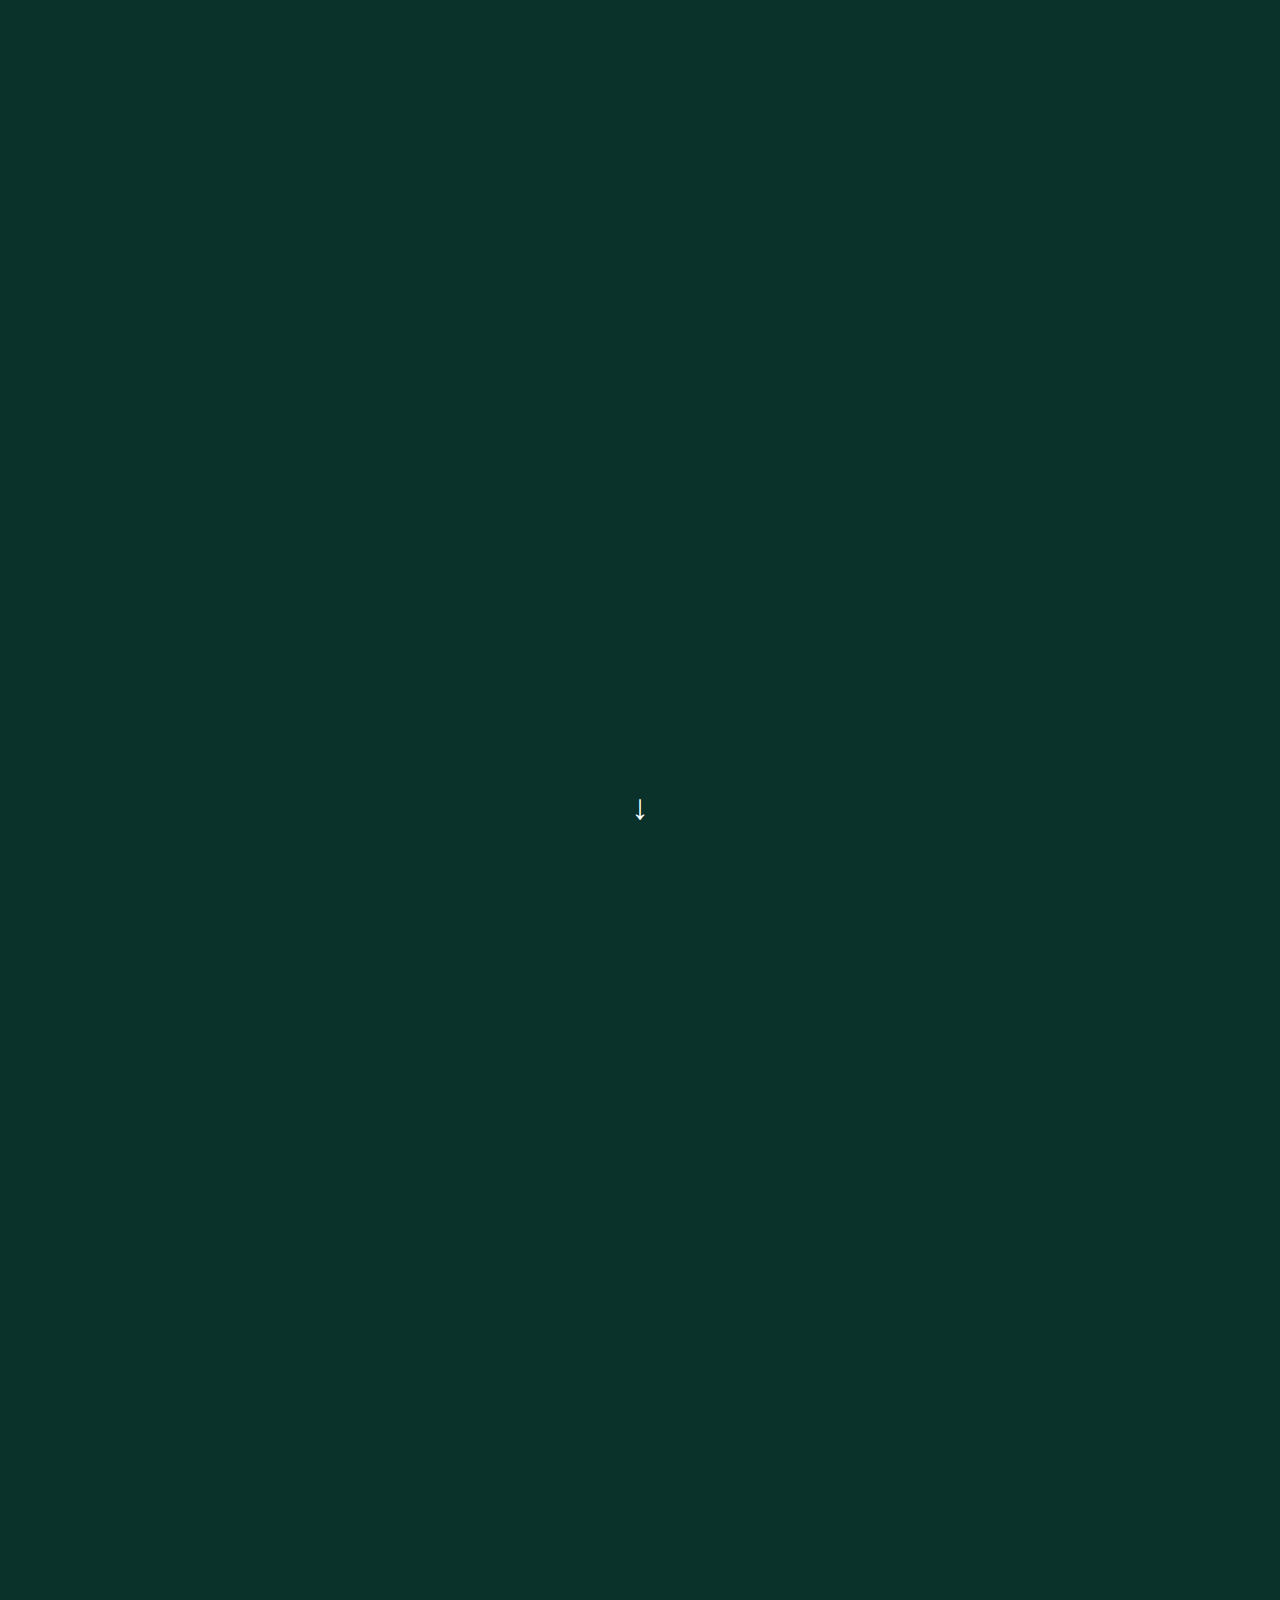
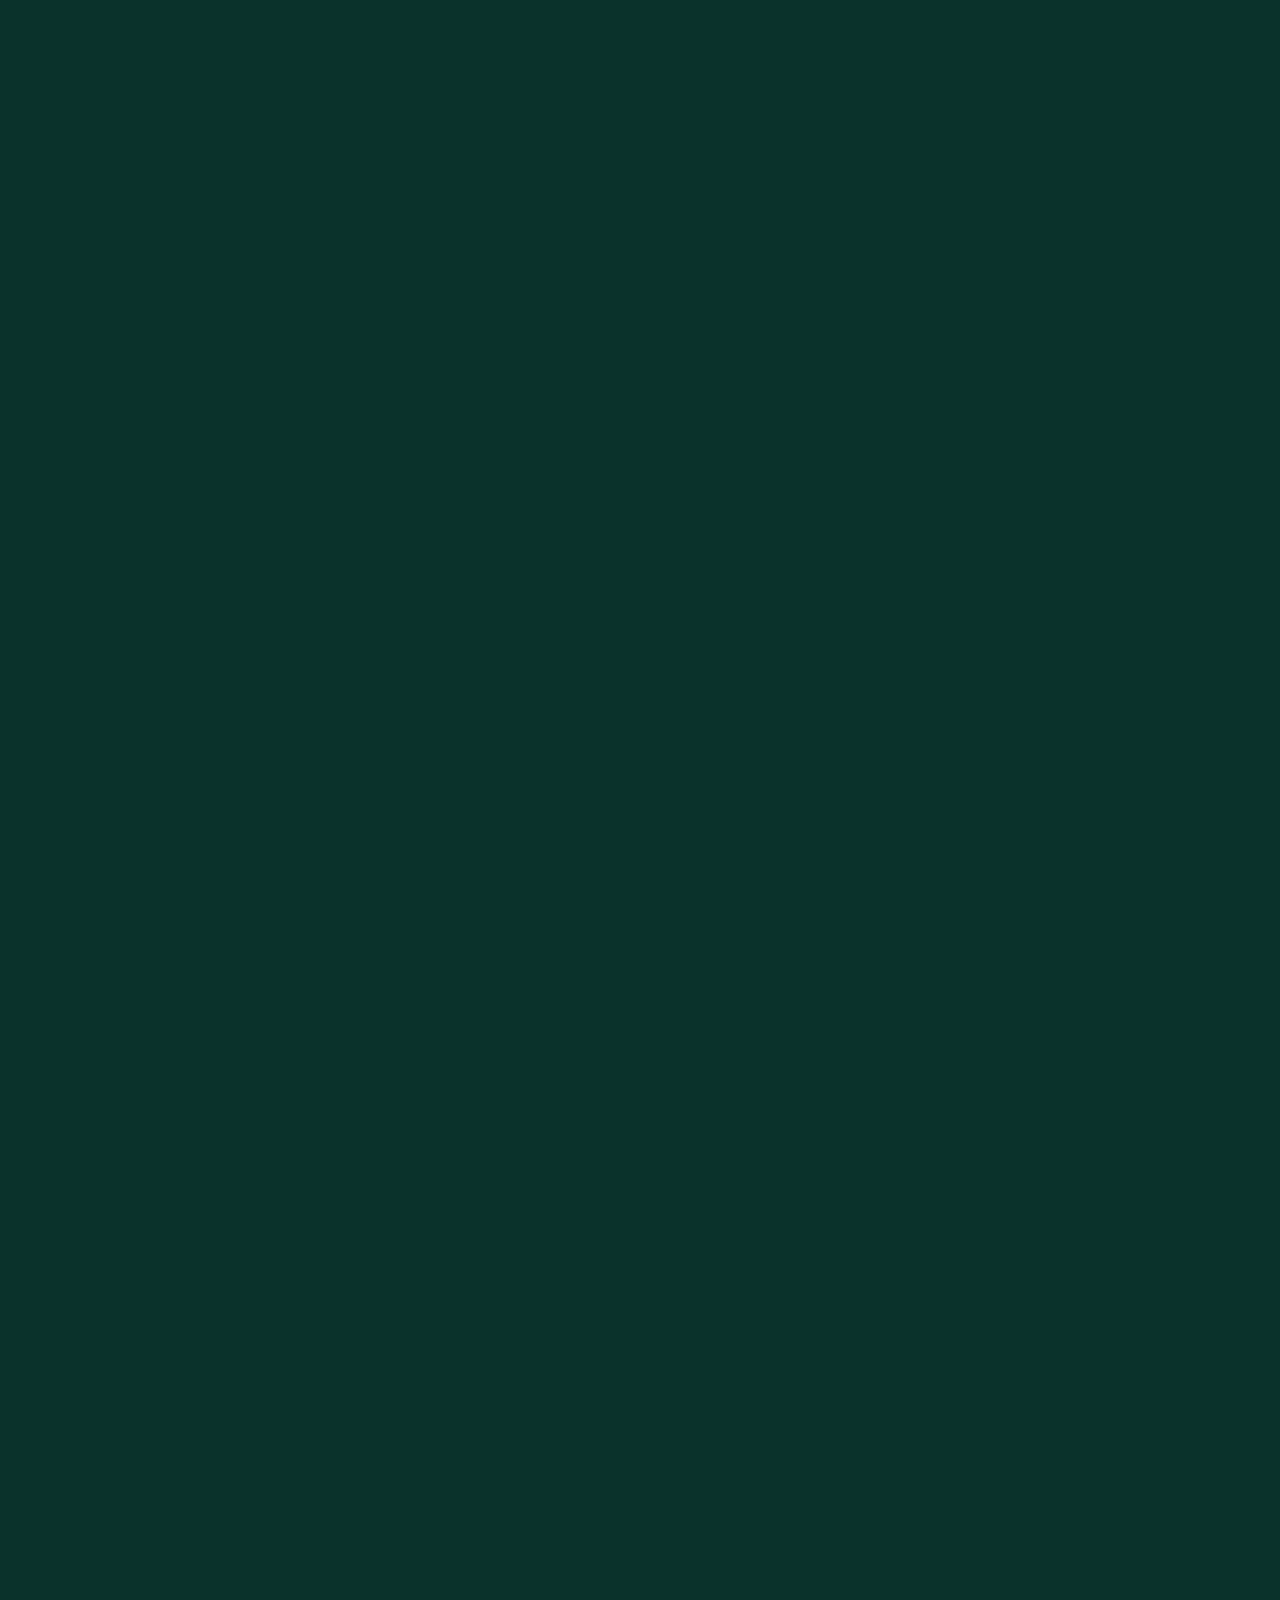
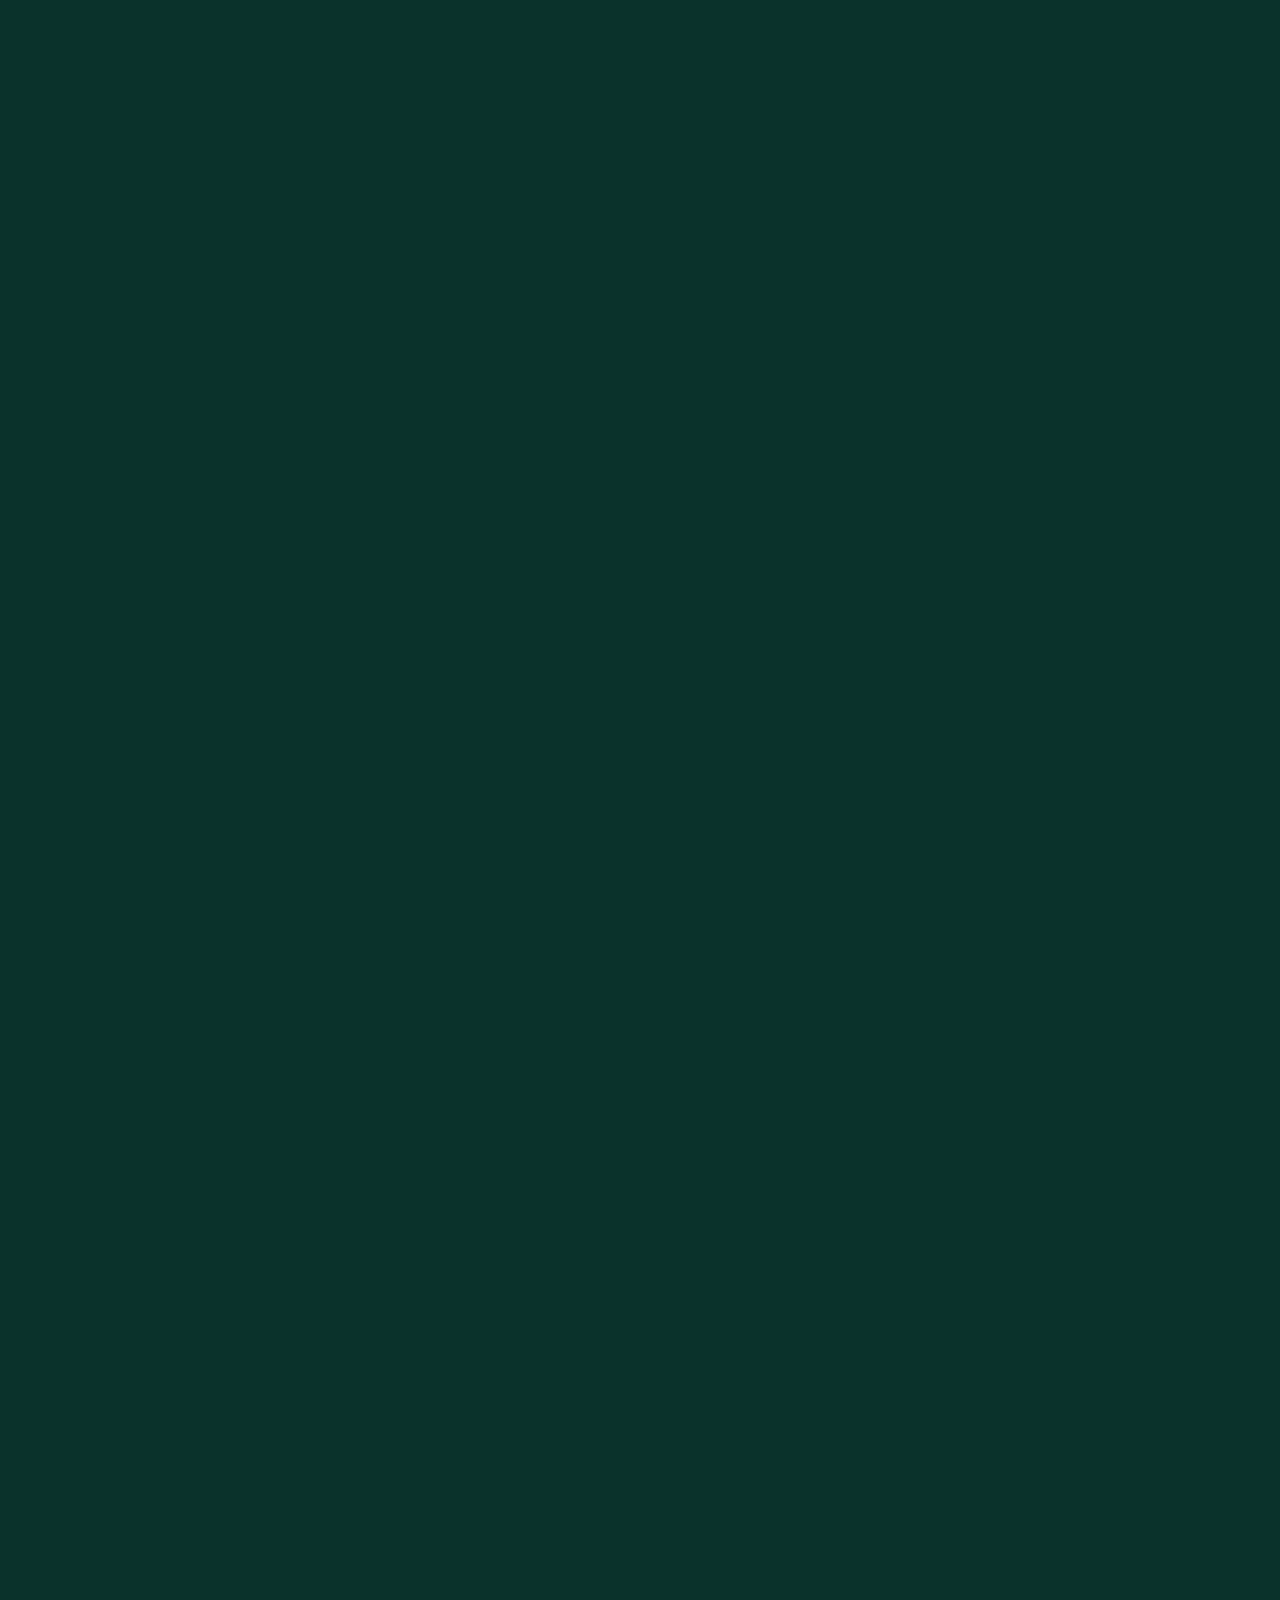
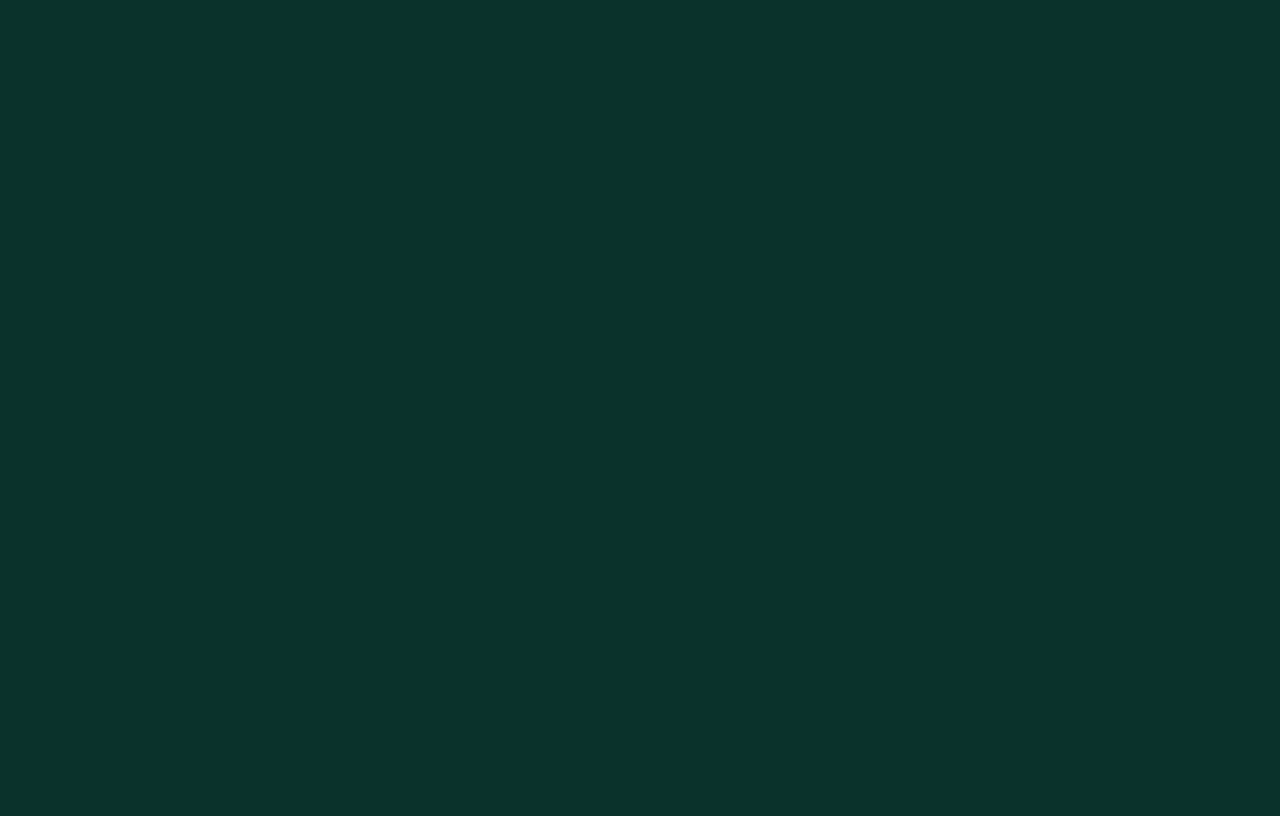
==== commit 28ded7aa: "Added more features to the cards and fun facts section" ====
--- a/index.html
+++ b/index.html
@@ -49,11 +49,11 @@
             <h3>The Knight</h3>
             <div class="card" id="knight-card">
                 <div class="card-front">
+                    <p>Moves in an "L" shape: two squares in one direction and one square perpendicular. Knights can jump over other pieces!</p>
                     <h6> &#9816; </h6>
-                    <p>Moves in an "L" shape: two squares in one direction and one square perpendicular. Knights can jump over other pieces!</p>
                 </div>
                 <div class="card-back">
-                    <p> Its erratic path defies norms, urging us to venture off the beaten track and embrace creativity. As the knight alternates between light and dark squares, it mirrors life’s dualities—success and failure, joy and sorrow. Fearless leaps symbolize courage and unconventional choices. Ultimately, the knight embodies our quest for meaning and purpose, inviting us to dance our own enigmatic journey on life’s chessboard.</p>
+                    <p> The knight’s erratic path on the chessboard defies norms, urging us to embrace creativity. Its fearless leaps symbolize courage and unconventional choices. Ultimately, the knight embodies our quest for meaning and purpose. </p>
                 </div>
             </div>
 
@@ -71,8 +71,8 @@
             <h3>The Rook</h3>
             <div class="card" id="rook-card">
                 <div class="card-front">
+                    <p>Moves horizontally or vertically any number of squares. It's a powerful piece that controls open files and ranks, representing stability and strategic vision.</p>
                     <h6> &#9814; </h6>
-                    <p>Moves horizontally or vertically any number of squares. It's a powerful piece that controls open files and ranks, representing stability and strategic vision.</p>
                 </div>
                 <div class="card-back">
                     <p>The rook stands tall, unwavering in its purpose. It teaches us about adaptability—how to navigate both straight paths and unexpected turns. Like a castle guarding its walls, the rook reminds us to protect what matters most while maintaining flexibility. It's not just about brute force; it's about calculated movement and seizing opportunities.</p>
@@ -93,8 +93,8 @@
             <h3>The King</h3>
             <div class="card" id="king-card">
                 <div class="card-front">
+                    <p>Moves one square in any direction. The king is the heart of the kingdom, representing protection, vulnerability, and wisdom.</p>
                     <h6> &#9812; </h6>
-                    <p>Moves one square in any direction. The king is the heart of the kingdom, representing protection, vulnerability, and wisdom.</p>
                 </div>
                 <div class="card-back">
                     <p>The king, adorned with a crown, carries the weight of responsibility. His steps are deliberate, cautious, and purposeful. He teaches us about leadership—how to lead by example, even when surrounded by threats. Like a wise ruler who consults advisors, the king values counsel and foresight. His survival is paramount, yet he knows that true strength lies in unity and sacrifice.</p>
@@ -104,16 +104,37 @@
              </div>
         
     </section>
-    <section id="play-chess">
-        <h3>Fun Facts About Chess</h3>
-        <ul>
-            <li>The longest chess game theoretically possible is 5,949 moves.</li>
-            <li>Chess is over 1,500 years old, originating in India.</li>
-            <li>The term "checkmate" comes from the Persian phrase "Shah Mat," meaning "the king is dead."</li>
-            <li>There are 318,979,564,000 possible ways to play the first four moves in chess.</li>
-        </ul>
-        <button><h2>Play Chess</h2></button>
-    </section>
+
+<!-- SVG Wave -->
+<svg xmlns="http://www.w3.org/2000/svg" viewBox="0 0 1440 320"><path fill="#859995" fill-opacity="1" d="M0,224L48,224C96,224,192,224,288,240C384,256,480,288,576,282.7C672,277,768,235,864,208C960,181,1056,171,1152,181.3C1248,192,1344,224,1392,240L1440,256L1440,320L1392,320C1344,320,1248,320,1152,320C1056,320,960,320,864,320C768,320,672,320,576,320C480,320,384,320,288,320C192,320,96,320,48,320L0,320Z"></path></svg>
+
+<!-- Section for Fun Facts -->
+<section id="play-chess">
+    <h3>Fun Facts</h3>
+    <div class="facts-container">
+        <div class="fact">
+            <div class="fact-icon">&#9821;</div> <!-- Black bishop icon -->
+            <p>The longest chess game theoretically possible is 5,949 moves.</p>
+        </div>
+        <div class="fact">
+            <div class="fact-icon">&#9820;</div> <!-- Black rook icon -->
+            <p>Chess is over 1,500 years old, originating in India.</p>
+        </div>
+        <div class="fact">
+            <div class="fact-icon">&#9822;</div> <!-- Black knight icon -->
+            <p>The term "checkmate" comes from the Persian phrase "Shah Mat," meaning "the king is dead."</p>
+        </div>
+        <div class="fact">
+            <div class="fact-icon">&#9822;</div> <!-- Black knight icon -->
+            <p>There are 318,979,564,000 possible ways to play the first four moves in chess.</p>
+        </div>
+    </div>
+    <a href="https://www.chess.com" target="_blank" class="play-chess-button">
+        <h2>Play Chess</h2>
+    </a>
+</section>
+
+
 
     <footer>
         Made By <a href="mailto:nofalzia4s@gmail.com">Nofal Zia</a> | All Rights Reserved © 2024
--- a/styles.css
+++ b/styles.css
@@ -94,12 +94,11 @@
 /* About Chess Section */
 #about-chess {
     background-color: #0A322B;
-    margin-top: 50px;
 	padding: 7.5%;
 }
 #about-chess h2, #about-chess h3 {
     text-align: center;
-    font-size: 300%;
+    font-size: 2.75rem;
     color: #ffffffd3;
 	padding: 0%;
 }
@@ -122,7 +121,6 @@
 /* Play Chess Section */
 #play-chess {
     background-color: #0A322B;
-    margin-top: 50px;
 	padding: 5%;
 }
 
@@ -145,7 +143,9 @@
     perspective: 1000px; 
     position: relative;
     cursor: pointer;
-	margin: 5% 0;
+	margin: 5% 0%;
+    opacity: 0; /* Start invisible */
+    transition: opacity 0.5s ease-in-out;
 }
 
 h6 {
@@ -154,10 +154,41 @@
    font-size: 100px; /*Makes the peices on the cards bigger*/
 }
 
+/* Slide-in animations */
+@keyframes slide-in-left {
+    from {
+        transform: translateX(-100%);
+        opacity: 0;
+    }
+    to {
+        transform: translateX(0);
+        opacity: 1;
+    }
+}
+
+@keyframes slide-in-right {
+    from {
+        transform: translateX(100%);
+        opacity: 0;
+    }
+    to {
+        transform: translateX(0);
+        opacity: 1;
+    }
+}
+
+.card.slide-in-left {
+    animation: slide-in-left 0.6s ease-out forwards;
+}
+
+.card.slide-in-right {
+    animation: slide-in-right 0.6s ease-out forwards;
+}
+
 /* Front and back sides of the card */
 .card-front, .card-back {
     position: absolute;
-    width: 300px;
+    width: auto;
 	height: 350px;
     border-radius: 10px;
     display: flex;
@@ -217,3 +248,97 @@
     text-decoration: underline;
     font-weight: bolder;
 }
+
+/* Play Chess Section */
+#play-chess {
+    background: linear-gradient(0deg, #0a322b, #859995);
+    padding: 5%;
+    text-align: center;
+}
+
+/* Heading */
+#play-chess h3 {
+    font-size: 2.75rem;
+    color: #0A322B;
+    margin-bottom: 20%;
+}
+
+/* Facts Container */
+.facts-container {
+    display: grid;
+    grid-template-columns: repeat(auto-fit, minmax(250px, 1fr));
+    gap: 20px;
+    margin-bottom: 20px;
+}
+
+/* Individual Fact */
+.fact {
+    background: linear-gradient(135deg, #0a322b, #1e1e1e);
+    border-radius: 10px;
+    padding: 20px;
+    box-shadow: 0 0 10px rgba(0, 0, 0, 0.3);
+    color: #ffffff;
+    display: flex;
+    align-items: center;
+    gap: 10px;
+}
+
+/* Fact Icon */
+.fact-icon {
+    font-size: 2rem;
+    color: #f0f0f0; /* Light color for contrast */
+}
+
+/* Button Style */
+.play-chess-button {
+    display: inline-block;
+    background: linear-gradient(135deg, #0a322b, #1e1e1e);
+    color: #ffffff;
+    border: 2px solid #FFFFFF;
+    padding: 10px 50px;
+    font-size: 1rem;
+    border-radius: 15px;
+    cursor: pointer;
+    text-decoration: none;
+    transition: background-color 0.3s ease;
+    margin-top: 20%;
+    margin-bottom: 20%;
+}
+
+.play-chess-button:hover {
+    background-color: #123c35;
+}
+
+.play-chess-button h2 {
+    margin: 0;
+}
+
+/* Container for the wave */
+.wave-container {
+    position: relative;
+    overflow: hidden;
+    background-color: #859995; /* Match the wave color to the section background */
+}
+
+/* Style the SVG wave */
+.wave-container svg {
+    position: absolute;
+    bottom: 0;
+    width: 100%;
+    height: 100px; /* Adjust height as needed */
+    fill: #859995; /* Wave color */
+    transform: rotate(180deg); /* Rotate the wave if needed */
+}
+
+/* Section Styles */
+.section {
+    position: relative;
+    background-color: #859995; /* Adjust background color as needed */
+    color: #FFFFFF;
+    padding: 50px 0;
+}
+
+/* Adjust for alternating sections */
+.section:nth-of-type(even) .wave-container svg {
+    fill: #1E1E1E; /* Alternate wave color if needed */
+}
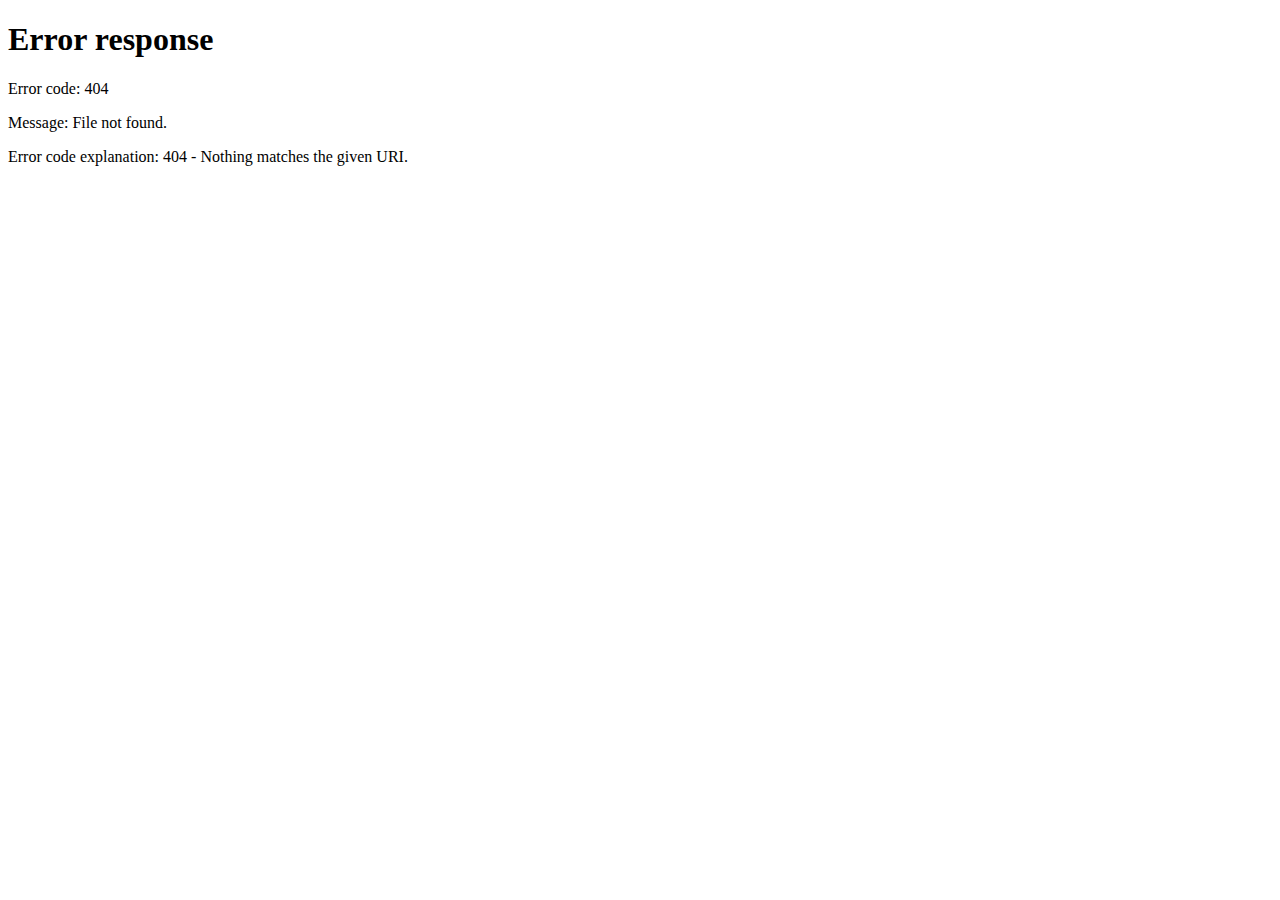
==== commit b8eebe10: "Mobile Version Completed" ====
--- a/index.html
+++ b/index.html
@@ -4,10 +4,30 @@
     <meta charset="UTF-8">
     <meta name="viewport" content="width=device-width, initial-scale=1.0">
     <title>Chess</title>
+    <script>
+        function isMobile() {
+            // Checks if the screen width is for mobile (you can adjust the width as needed)
+            return window.innerWidth <= 768;
+        }
+
+        window.onload = function() {
+            if (!isMobile()) {
+                // Redirect to desktop version if not on a mobile device
+                window.location.href = "desktop-index.html";
+            }
+        };
+    </script>
     <link rel="stylesheet" href="styles.css">
     <link href="https://fonts.googleapis.com/css2?family=Poppins:wght@300;400;600&display=swap" rel="stylesheet">
 </head>
 <body>
+
+    <div id="loading-overlay">
+        <div class="loader-content">
+            <h2>Loading<br></h2>&#9820;&#9822;&#9821;&#9819;&#9818;&#9821;&#9822;&#9820;
+        </div>
+    </div>    
+    
     <div class="video-container">
         <video id="mobile-video" class="background-video" autoplay muted loop>
             <source src="BG mobile.mp4" type="video/mp4">
@@ -17,12 +37,12 @@
             <source src="BG Desktop.mp4" type="video/mp4">
             Your browser does not support the video tag.
         </video>
-
+    
         <!-- Minimal Down Arrow Button -->
         <div class="down-button" onclick="scrollToSection('about-chess')">
             &#x2193; <!-- Downward arrow symbol -->
         </div>
-    </div>
+    </div>    
 
     <section id="about-chess">
         <h2>About Chess</h2>
@@ -42,7 +62,8 @@
                     <p>Moves one square forwards per move. On its first move, a pawn can move two squares. It captures diagonally and can promote to a better piece upon reaching the end of the board!</p>
                 </div>
                 <div class="card-back">
-                    <p>Starting at the forefront, the pawn symbolizes personal growth—moving forward step by step. Pawns sacrifice themselves for the greater cause, reminding us of the power of patience and potential. They embody life’s struggles and triumphs, urging us to make meaningful moves on the chessboard of life.</p>
+                    <p>Starting at the forefront, the pawn symbolizes personal growth—moving forward step by step. Pawns sacrifice themselves for the greater cause, reminding us of the power of patience
+                         and potential. They embody life’s struggles and triumphs, urging us to make meaningful moves on the chessboard of life.</p>
                 </div>
             </div>
             
@@ -53,7 +74,8 @@
                     <h6> &#9816; </h6>
                 </div>
                 <div class="card-back">
-                    <p> The knight’s erratic path on the chessboard defies norms, urging us to embrace creativity. Its fearless leaps symbolize courage and unconventional choices. Ultimately, the knight embodies our quest for meaning and purpose. </p>
+                    <p> The knight’s erratic path on the chessboard defies norms, urging us to embrace creativity. Its fearless leaps symbolize courage and unconventional choices.
+                         Ultimately, the knight embodies our quest for meaning and purpose. </p>
                 </div>
             </div>
 
@@ -61,21 +83,25 @@
             <div class="card" id="bishop-card">
                 <div class="card-front">
                     <h6> &#9815; </h6>
-                    <p>Moves diagonally across the board, staying on the same color square. The bishop embodies spiritual depth, symbolizing faith, intuition, and enlightenment.</p>
+                    <p>Moves diagonally across the board, staying on the same colored square.</p>
                 </div>
                 <div class="card-back">
-                    <p>Just as the bishop's path transcends linear boundaries, our spiritual journey involves seeking higher truths beyond the mundane. The alternating colors represent life's contrasts—darkness and illumination. The bishop encourages us to explore inner wisdom, trust our instincts, and move diagonally toward enlightenment.</p>
+                    <p>Just as the bishop's path transcends linear boundaries, our spiritual journey involves seeking higher truths beyond the mundane. 
+                        The alternating colors represent life's contrasts—darkness and illumination. The bishop encourages us to explore inner wisdom, trust our instincts, and move 
+                        diagonally toward enlightenment.</p>
                 </div>
             </div>
             
             <h3>The Rook</h3>
             <div class="card" id="rook-card">
                 <div class="card-front">
-                    <p>Moves horizontally or vertically any number of squares. It's a powerful piece that controls open files and ranks, representing stability and strategic vision.</p>
+                    <p>Moves horizontally or vertically any number of squares. It's a powerful piece that controls open files and ranks.</p>
                     <h6> &#9814; </h6>
                 </div>
                 <div class="card-back">
-                    <p>The rook stands tall, unwavering in its purpose. It teaches us about adaptability—how to navigate both straight paths and unexpected turns. Like a castle guarding its walls, the rook reminds us to protect what matters most while maintaining flexibility. It's not just about brute force; it's about calculated movement and seizing opportunities.</p>
+                    <p>The rook stands tall, unwavering in its purpose. It teaches us about adaptability—how to navigate both straight paths and unexpected turns.
+                         Like a castle guarding its walls, the rook reminds us to protect what matters most while maintaining flexibility. It's not just about brute force;
+                          it's about calculated movement and seizing opportunities.</p>
                 </div>
             </div>
 
@@ -83,7 +109,7 @@
             <div class="card" id="queen-card">
                 <div class="card-front">
                     <h6> &#9813; </h6>
-                    <p>Moves horizontally, vertically, or diagonally any number of squares. She combines the power of the rook and the bishop, representing versatility, intelligence, and influence.</p>
+                    <p>Moves horizontally, vertically, or diagonally any number of squares. She combines the power of the rook and the bishop.</p>
                 </div>
                 <div class="card-back">
                     <p>The queen, regal and commanding, embodies both grace and authority. She teaches us about balance—how to wield strength without arrogance. Like a ruler who listens to her advisors, the queen encourages us to consider multiple perspectives. Her moves are deliberate, strategic, and far-reaching. She reminds us that true leadership involves both vision and empathy.</p>
--- a/styles.css
+++ b/styles.css
@@ -342,3 +342,28 @@
 .section:nth-of-type(even) .wave-container svg {
     fill: #1E1E1E; /* Alternate wave color if needed */
 }
+
+svg {
+    display: block;
+    margin: -1px;
+    padding: 0px;
+}
+
+#loading-overlay {
+    position: fixed;
+    top: 0;
+    left: 0;
+    width: 100%;
+    height: 100%;
+    background-color: rgba(0, 0, 0, 0.8); /* Semi-transparent black */
+    color: white;
+    z-index: 9999;
+    display: flex;
+    justify-content: center;
+    align-items: center;
+}
+
+.loader-content {
+    font-size: 1.4rem;
+    text-align: center;
+}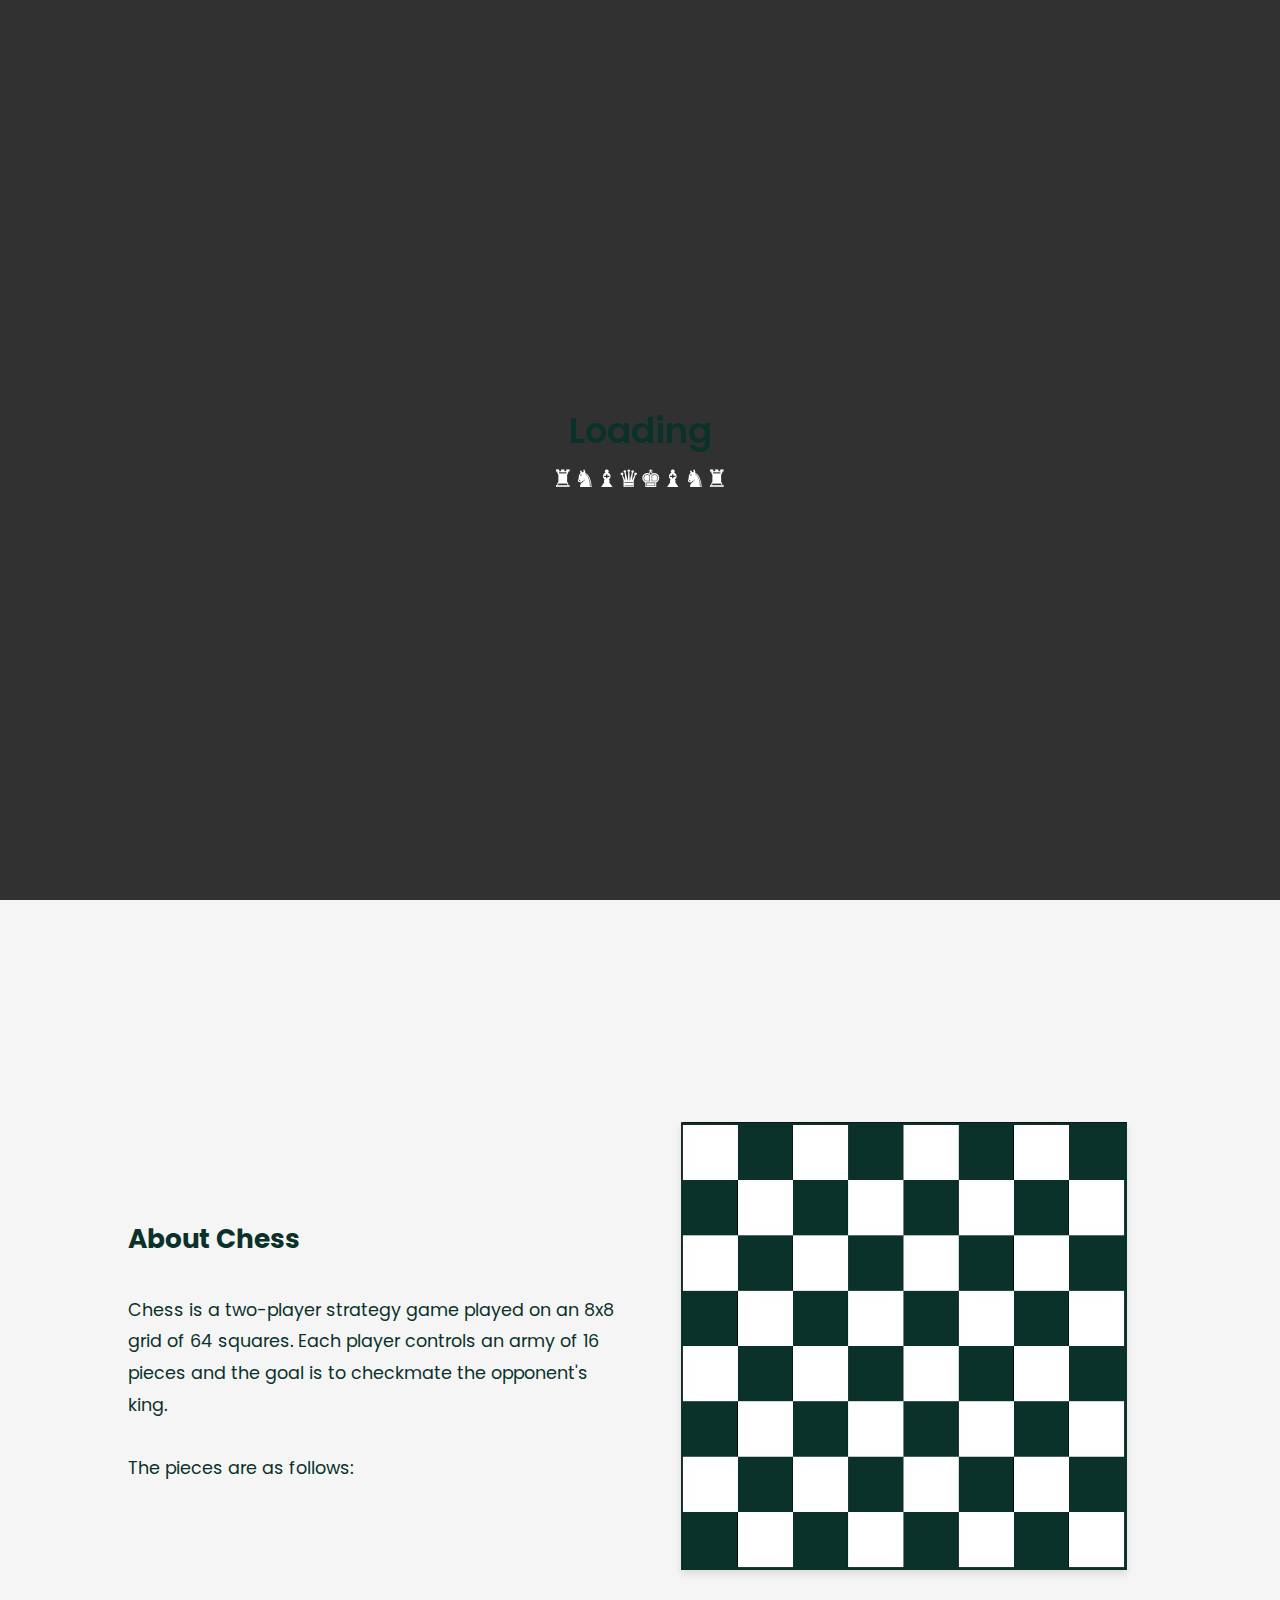
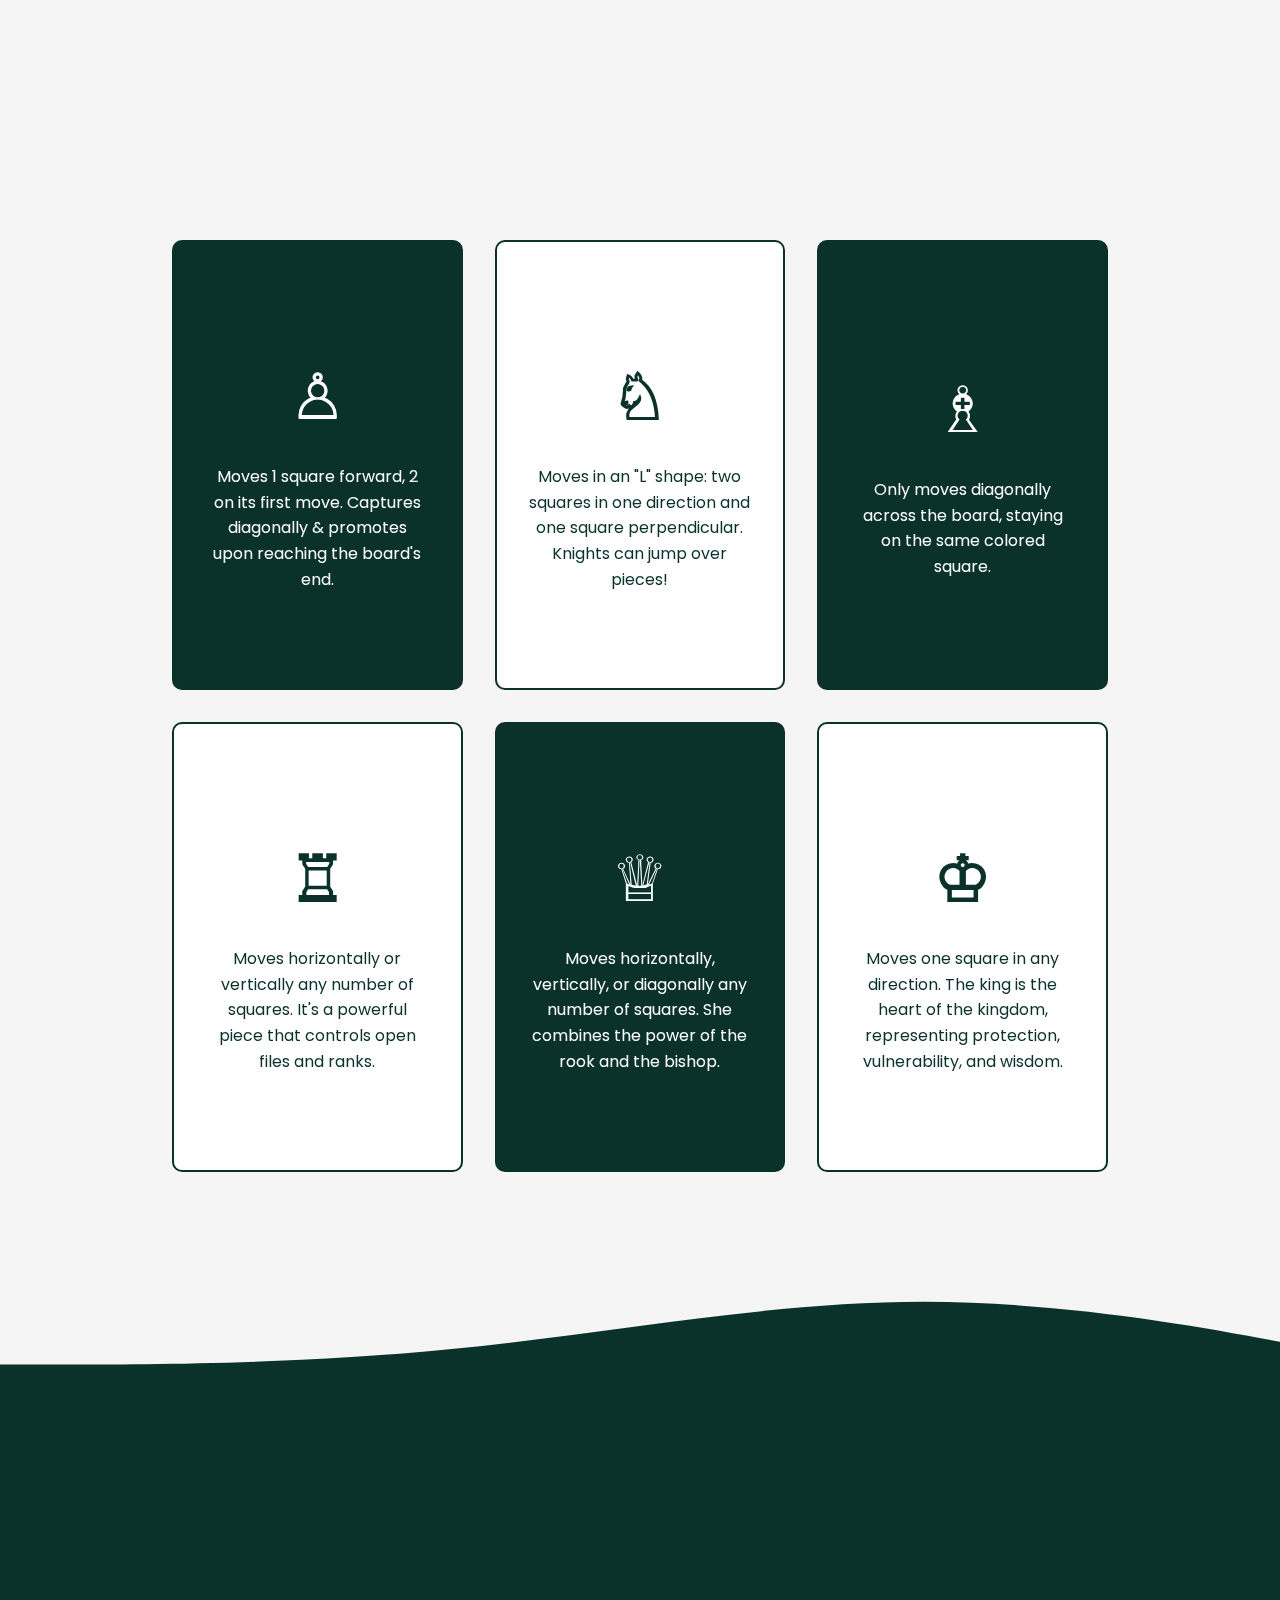
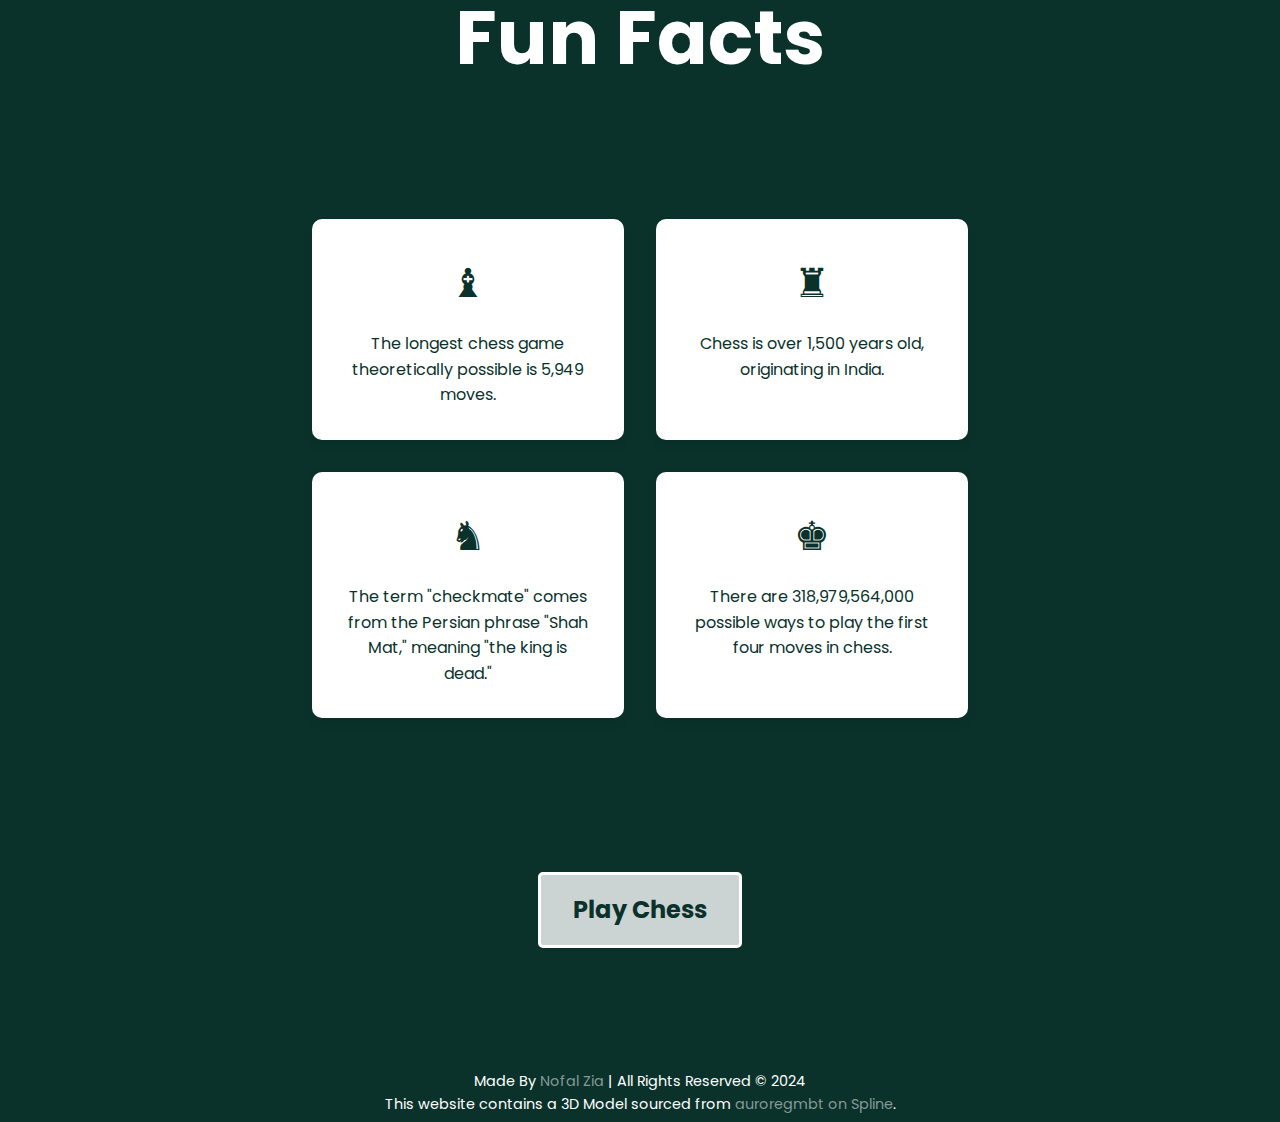
==== commit 9f0d60e8: "Finalized Desjtop and Mobile Version" ====
--- a/index.html
+++ b/index.html
@@ -59,12 +59,11 @@
             <div class="card" id="pawn-card">
                 <div class="card-front">
                     <h6> &#9817; </h6>
-                    <p>Moves one square forwards per move. On its first move, a pawn can move two squares. It captures diagonally and can promote to a better piece upon reaching the end of the board!</p>
+                    <p>Moves 1 square forward, 2 on its first move. Captures diagonally & promotes upon reaching the board's end.</p>
                 </div>
                 <div class="card-back">
-                    <p>Starting at the forefront, the pawn symbolizes personal growth—moving forward step by step. Pawns sacrifice themselves for the greater cause, reminding us of the power of patience
-                         and potential. They embody life’s struggles and triumphs, urging us to make meaningful moves on the chessboard of life.</p>
-                </div>
+                    <p>The pawn symbolizes growth and patience, advancing step by step and sacrificing for the greater good. It embodies life’s struggles and triumphs, encouraging meaningful moves.</p>
+            </div>
             </div>
             
             <h3>The Knight</h3>
@@ -83,25 +82,21 @@
             <div class="card" id="bishop-card">
                 <div class="card-front">
                     <h6> &#9815; </h6>
-                    <p>Moves diagonally across the board, staying on the same colored square.</p>
-                </div>
+                    <p>Only moves diagonally across the board, staying on the same colored square.</p>
+            </div>
                 <div class="card-back">
-                    <p>Just as the bishop's path transcends linear boundaries, our spiritual journey involves seeking higher truths beyond the mundane. 
-                        The alternating colors represent life's contrasts—darkness and illumination. The bishop encourages us to explore inner wisdom, trust our instincts, and move 
-                        diagonally toward enlightenment.</p>
-                </div>
+                    <p>The bishop’s diagonal movement represents seeking higher truths and inner wisdom, navigating contrasts in life’s journey.</p>
+            </div>
             </div>
             
             <h3>The Rook</h3>
             <div class="card" id="rook-card">
                 <div class="card-front">
                     <p>Moves horizontally or vertically any number of squares. It's a powerful piece that controls open files and ranks.</p>
-                    <h6> &#9814; </h6>
+           <h6> &#9814; </h6>
                 </div>
                 <div class="card-back">
-                    <p>The rook stands tall, unwavering in its purpose. It teaches us about adaptability—how to navigate both straight paths and unexpected turns.
-                         Like a castle guarding its walls, the rook reminds us to protect what matters most while maintaining flexibility. It's not just about brute force;
-                          it's about calculated movement and seizing opportunities.</p>
+                    <p>The rook teaches adaptability and strategic movement, protecting what matters while remaining flexible.</p>
                 </div>
             </div>
 
@@ -110,21 +105,21 @@
                 <div class="card-front">
                     <h6> &#9813; </h6>
                     <p>Moves horizontally, vertically, or diagonally any number of squares. She combines the power of the rook and the bishop.</p>
-                </div>
+            </div>
                 <div class="card-back">
-                    <p>The queen, regal and commanding, embodies both grace and authority. She teaches us about balance—how to wield strength without arrogance. Like a ruler who listens to her advisors, the queen encourages us to consider multiple perspectives. Her moves are deliberate, strategic, and far-reaching. She reminds us that true leadership involves both vision and empathy.</p>
-                </div>
+                    <p>The queen embodies grace and authority, teaching balance and empathy. Her strategic moves reflect leadership that values multiple perspectives.</p>
+            </div>
             </div>
             
             <h3>The King</h3>
             <div class="card" id="king-card">
                 <div class="card-front">
                     <p>Moves one square in any direction. The king is the heart of the kingdom, representing protection, vulnerability, and wisdom.</p>
-                    <h6> &#9812; </h6>
+            <h6> &#9812; </h6>
                 </div>
                 <div class="card-back">
-                    <p>The king, adorned with a crown, carries the weight of responsibility. His steps are deliberate, cautious, and purposeful. He teaches us about leadership—how to lead by example, even when surrounded by threats. Like a wise ruler who consults advisors, the king values counsel and foresight. His survival is paramount, yet he knows that true strength lies in unity and sacrifice.</p>
-                </div>
+                    <p>The king represents leadership and responsibility, guiding by example and valuing counsel. His survival signifies the importance of unity and sacrifice.</p>
+            </div>
             </div>
             
              </div>
@@ -151,7 +146,7 @@
             <p>The term "checkmate" comes from the Persian phrase "Shah Mat," meaning "the king is dead."</p>
         </div>
         <div class="fact">
-            <div class="fact-icon">&#9822;</div> <!-- Black knight icon -->
+            <div class="fact-icon">&#9818;</div> <!-- Black knight icon -->
             <p>There are 318,979,564,000 possible ways to play the first four moves in chess.</p>
         </div>
     </div>
--- a/styles.css
+++ b/styles.css
@@ -259,7 +259,7 @@
 /* Heading */
 #play-chess h3 {
     font-size: 2.75rem;
-    color: #0A322B;
+    color: #ffffff;
     margin-bottom: 20%;
 }
 
@@ -273,11 +273,12 @@
 
 /* Individual Fact */
 .fact {
-    background: linear-gradient(135deg, #0a322b, #1e1e1e);
+    background: linear-gradient(135deg, #ffffff6d, #ffffffad);
+    border: #FFFFFF 2px solid;
     border-radius: 10px;
     padding: 20px;
     box-shadow: 0 0 10px rgba(0, 0, 0, 0.3);
-    color: #ffffff;
+    color: #000000;
     display: flex;
     align-items: center;
     gap: 10px;
@@ -286,18 +287,18 @@
 /* Fact Icon */
 .fact-icon {
     font-size: 2rem;
-    color: #f0f0f0; /* Light color for contrast */
+    color: #0A322B; /* Light color for contrast */
 }
 
 /* Button Style */
 .play-chess-button {
     display: inline-block;
-    background: linear-gradient(135deg, #0a322b, #1e1e1e);
+    background: linear-gradient(135deg, #00000000, #1e1e1e00);
     color: #ffffff;
     border: 2px solid #FFFFFF;
-    padding: 10px 50px;
+    padding: 20px 90px;
     font-size: 1rem;
-    border-radius: 15px;
+    border-radius: 10px;
     cursor: pointer;
     text-decoration: none;
     transition: background-color 0.3s ease;
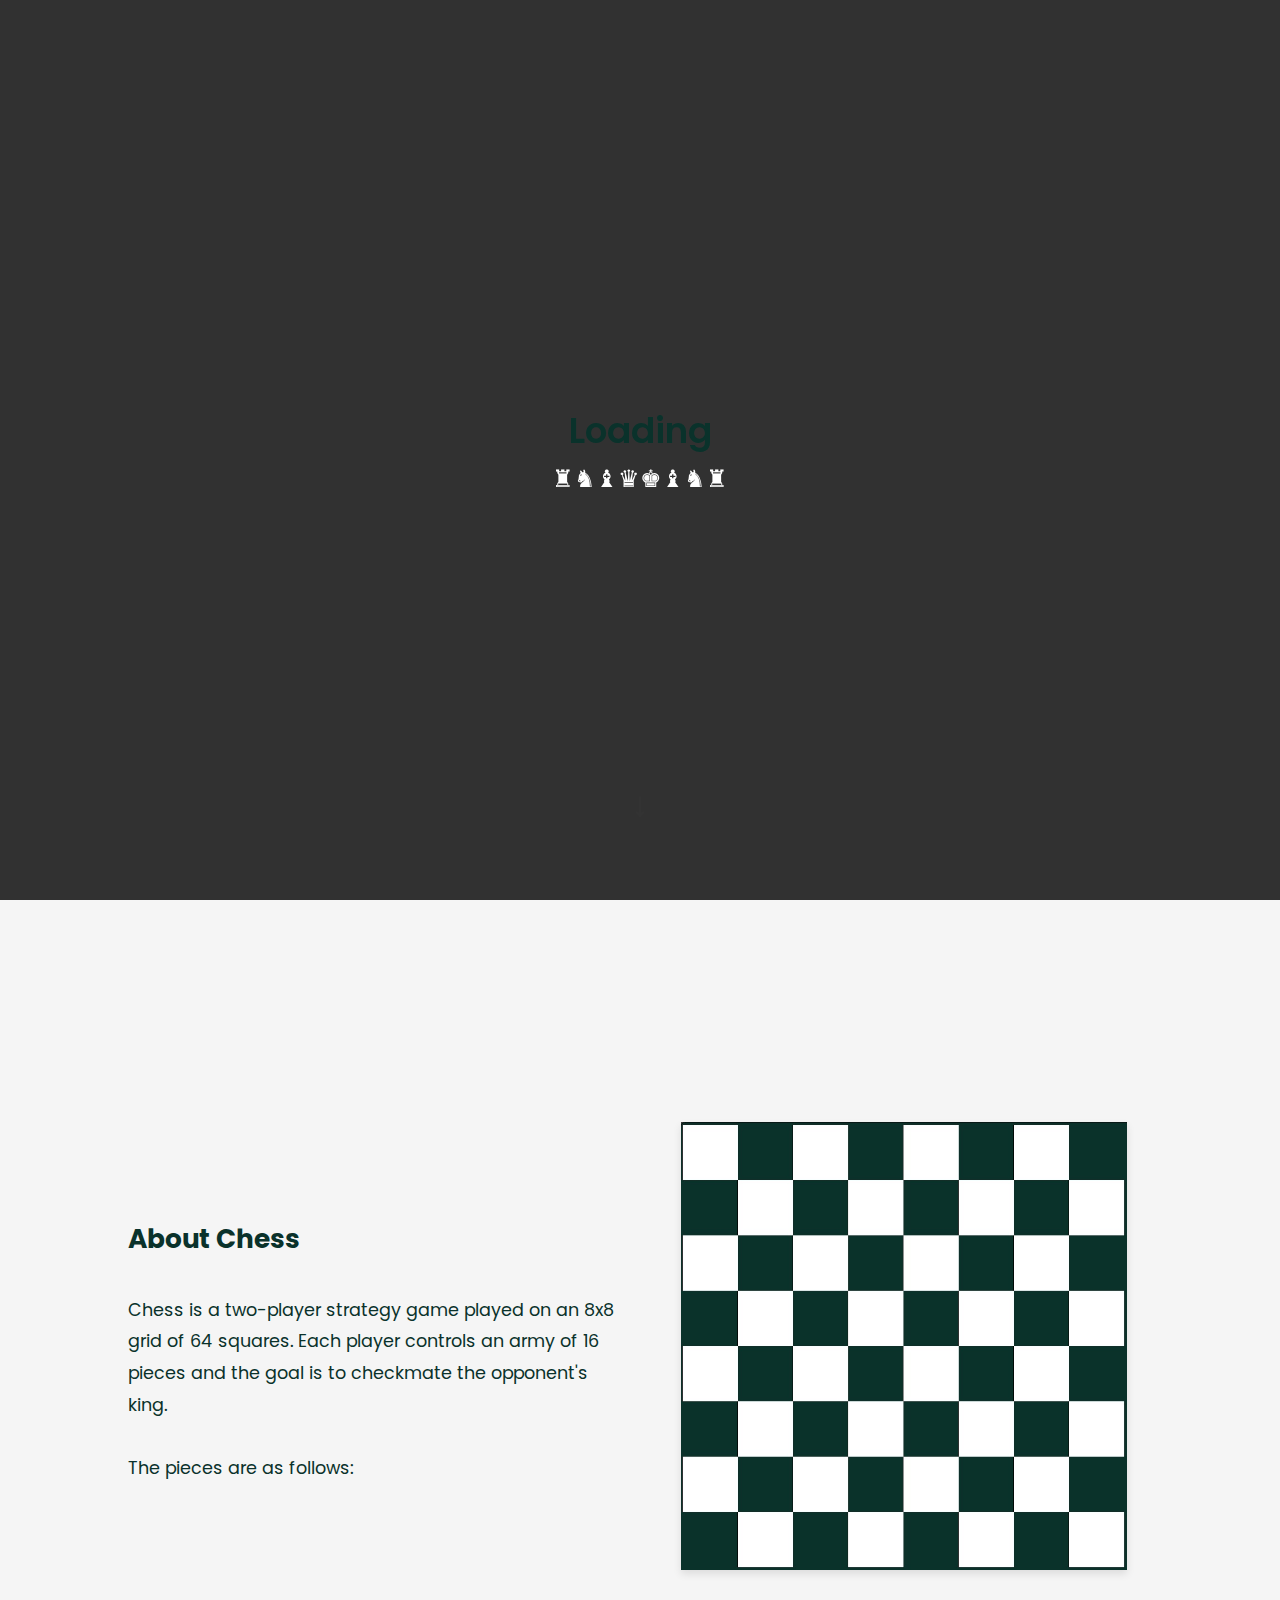
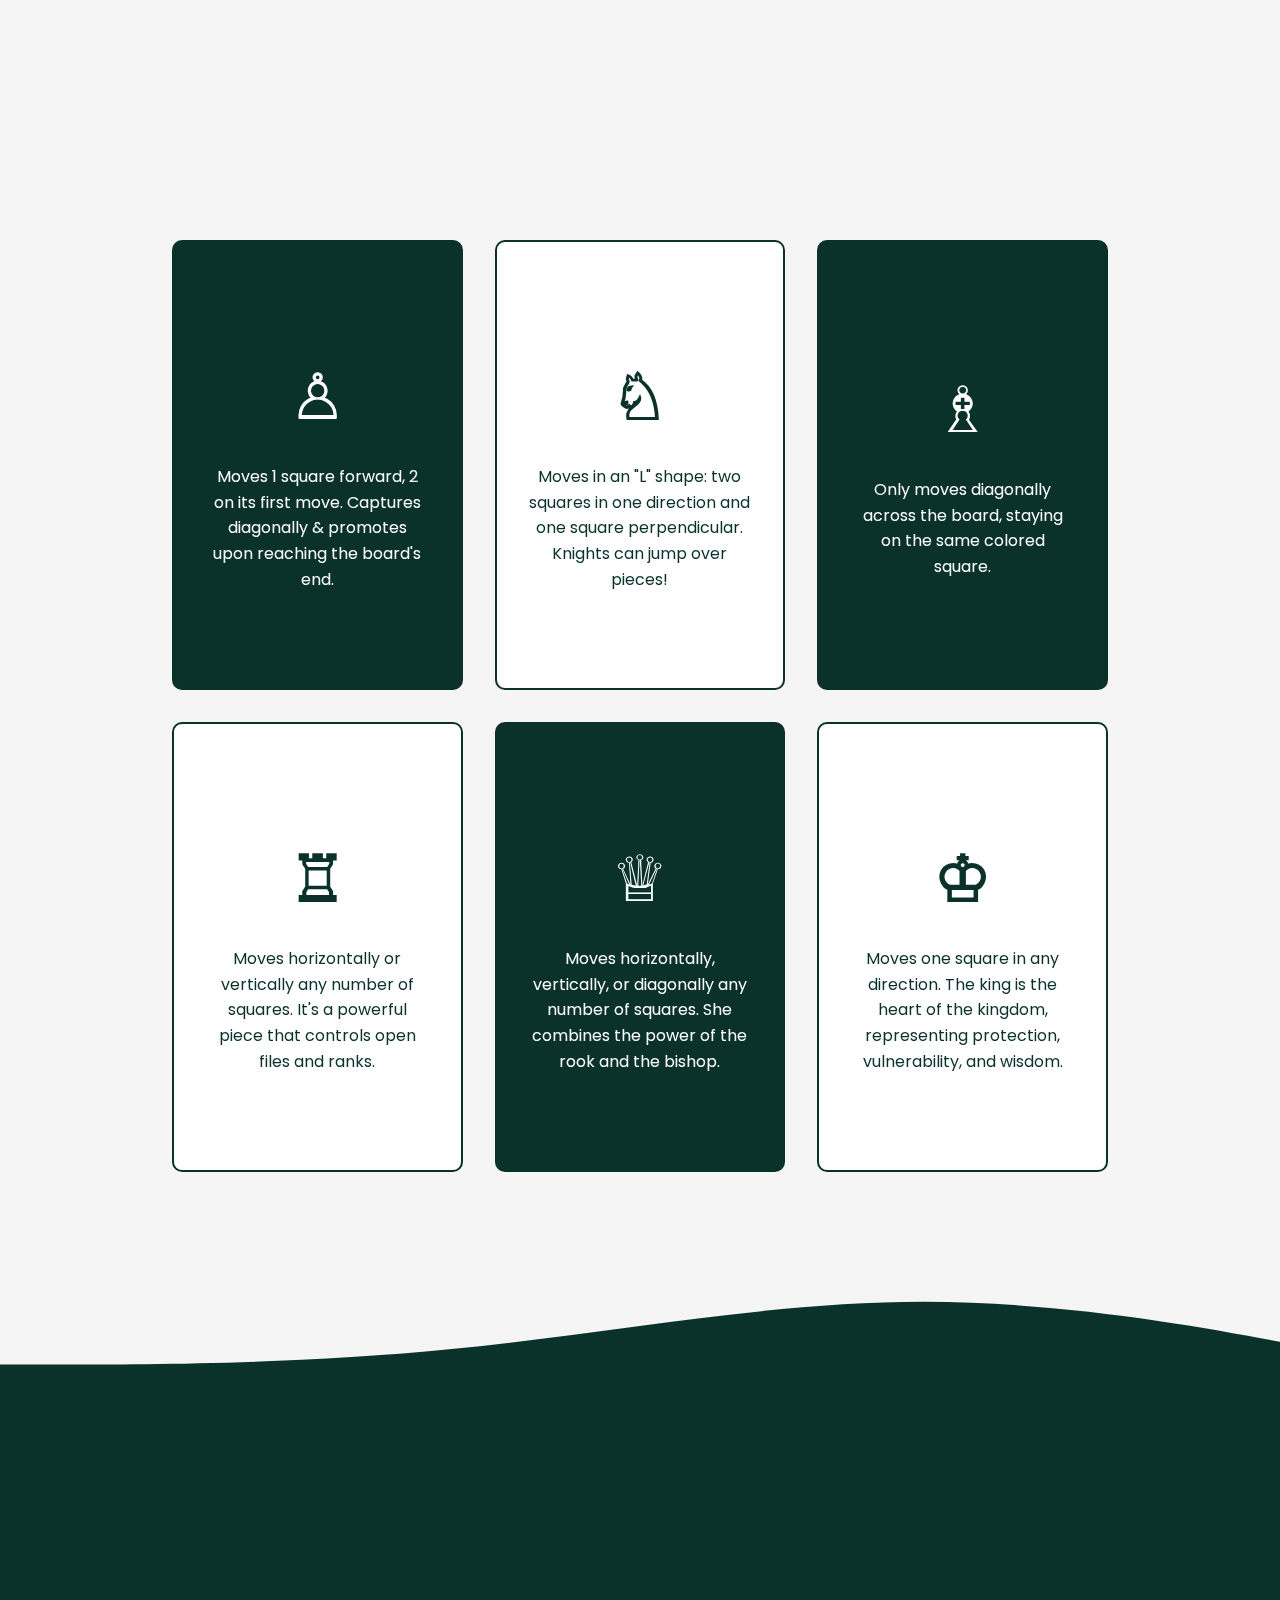
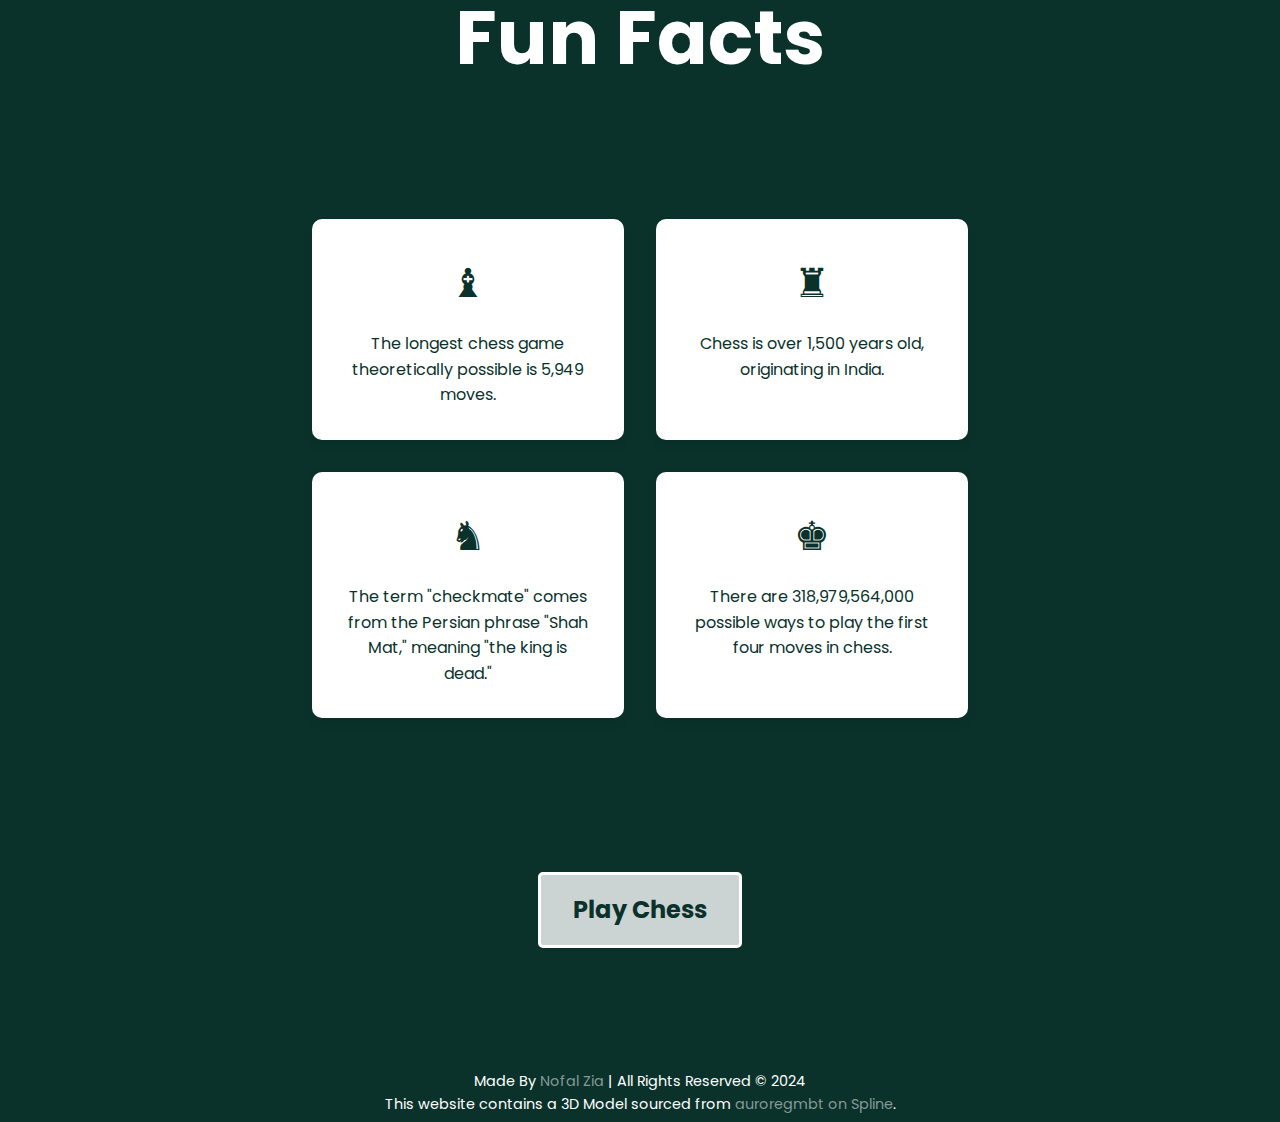
==== commit 1b958c37: "Minor Design Changes" ====
--- a/index.html
+++ b/index.html
@@ -127,7 +127,7 @@
     </section>
 
 <!-- SVG Wave -->
-<svg xmlns="http://www.w3.org/2000/svg" viewBox="0 0 1440 320"><path fill="#859995" fill-opacity="1" d="M0,224L48,224C96,224,192,224,288,240C384,256,480,288,576,282.7C672,277,768,235,864,208C960,181,1056,171,1152,181.3C1248,192,1344,224,1392,240L1440,256L1440,320L1392,320C1344,320,1248,320,1152,320C1056,320,960,320,864,320C768,320,672,320,576,320C480,320,384,320,288,320C192,320,96,320,48,320L0,320Z"></path></svg>
+<svg xmlns="http://www.w3.org/2000/svg" viewBox="0 0 1440 320"><path fill="#CED6D5" fill-opacity="1" d="M0,224L48,224C96,224,192,224,288,240C384,256,480,288,576,282.7C672,277,768,235,864,208C960,181,1056,171,1152,181.3C1248,192,1344,224,1392,240L1440,256L1440,320L1392,320C1344,320,1248,320,1152,320C1056,320,960,320,864,320C768,320,672,320,576,320C480,320,384,320,288,320C192,320,96,320,48,320L0,320Z"></path></svg>
 
 <!-- Section for Fun Facts -->
 <section id="play-chess">
--- a/styles.css
+++ b/styles.css
@@ -202,7 +202,7 @@
 
 /* Front side of the card */
 .card-front {
-    background-color: rgba(255, 255, 255, 0.5);
+    background-color: rgba(255, 255, 255, 0.8);
     border: 2px solid #FFFFFF;
     color: #0A322B;
 }
@@ -251,7 +251,7 @@
 
 /* Play Chess Section */
 #play-chess {
-    background: linear-gradient(0deg, #0a322b, #859995);
+    background: linear-gradient(0deg, #0a322b, #CED6D5);
     padding: 5%;
     text-align: center;
 }
@@ -259,7 +259,7 @@
 /* Heading */
 #play-chess h3 {
     font-size: 2.75rem;
-    color: #ffffff;
+    color: #0A322B;
     margin-bottom: 20%;
 }
 
@@ -273,11 +273,9 @@
 
 /* Individual Fact */
 .fact {
-    background: linear-gradient(135deg, #ffffff6d, #ffffffad);
-    border: #FFFFFF 2px solid;
+    background: linear-gradient(135deg, #CED6D5, #CED6D5);
     border-radius: 10px;
-    padding: 20px;
-    box-shadow: 0 0 10px rgba(0, 0, 0, 0.3);
+    padding: 20px; 
     color: #000000;
     display: flex;
     align-items: center;
@@ -293,9 +291,8 @@
 /* Button Style */
 .play-chess-button {
     display: inline-block;
-    background: linear-gradient(135deg, #00000000, #1e1e1e00);
-    color: #ffffff;
-    border: 2px solid #FFFFFF;
+    background: linear-gradient(135deg, #CED6D5, #CED6D5);
+    color: #0A322B;
     padding: 20px 90px;
     font-size: 1rem;
     border-radius: 10px;
@@ -304,10 +301,6 @@
     transition: background-color 0.3s ease;
     margin-top: 20%;
     margin-bottom: 20%;
-}
-
-.play-chess-button:hover {
-    background-color: #123c35;
 }
 
 .play-chess-button h2 {
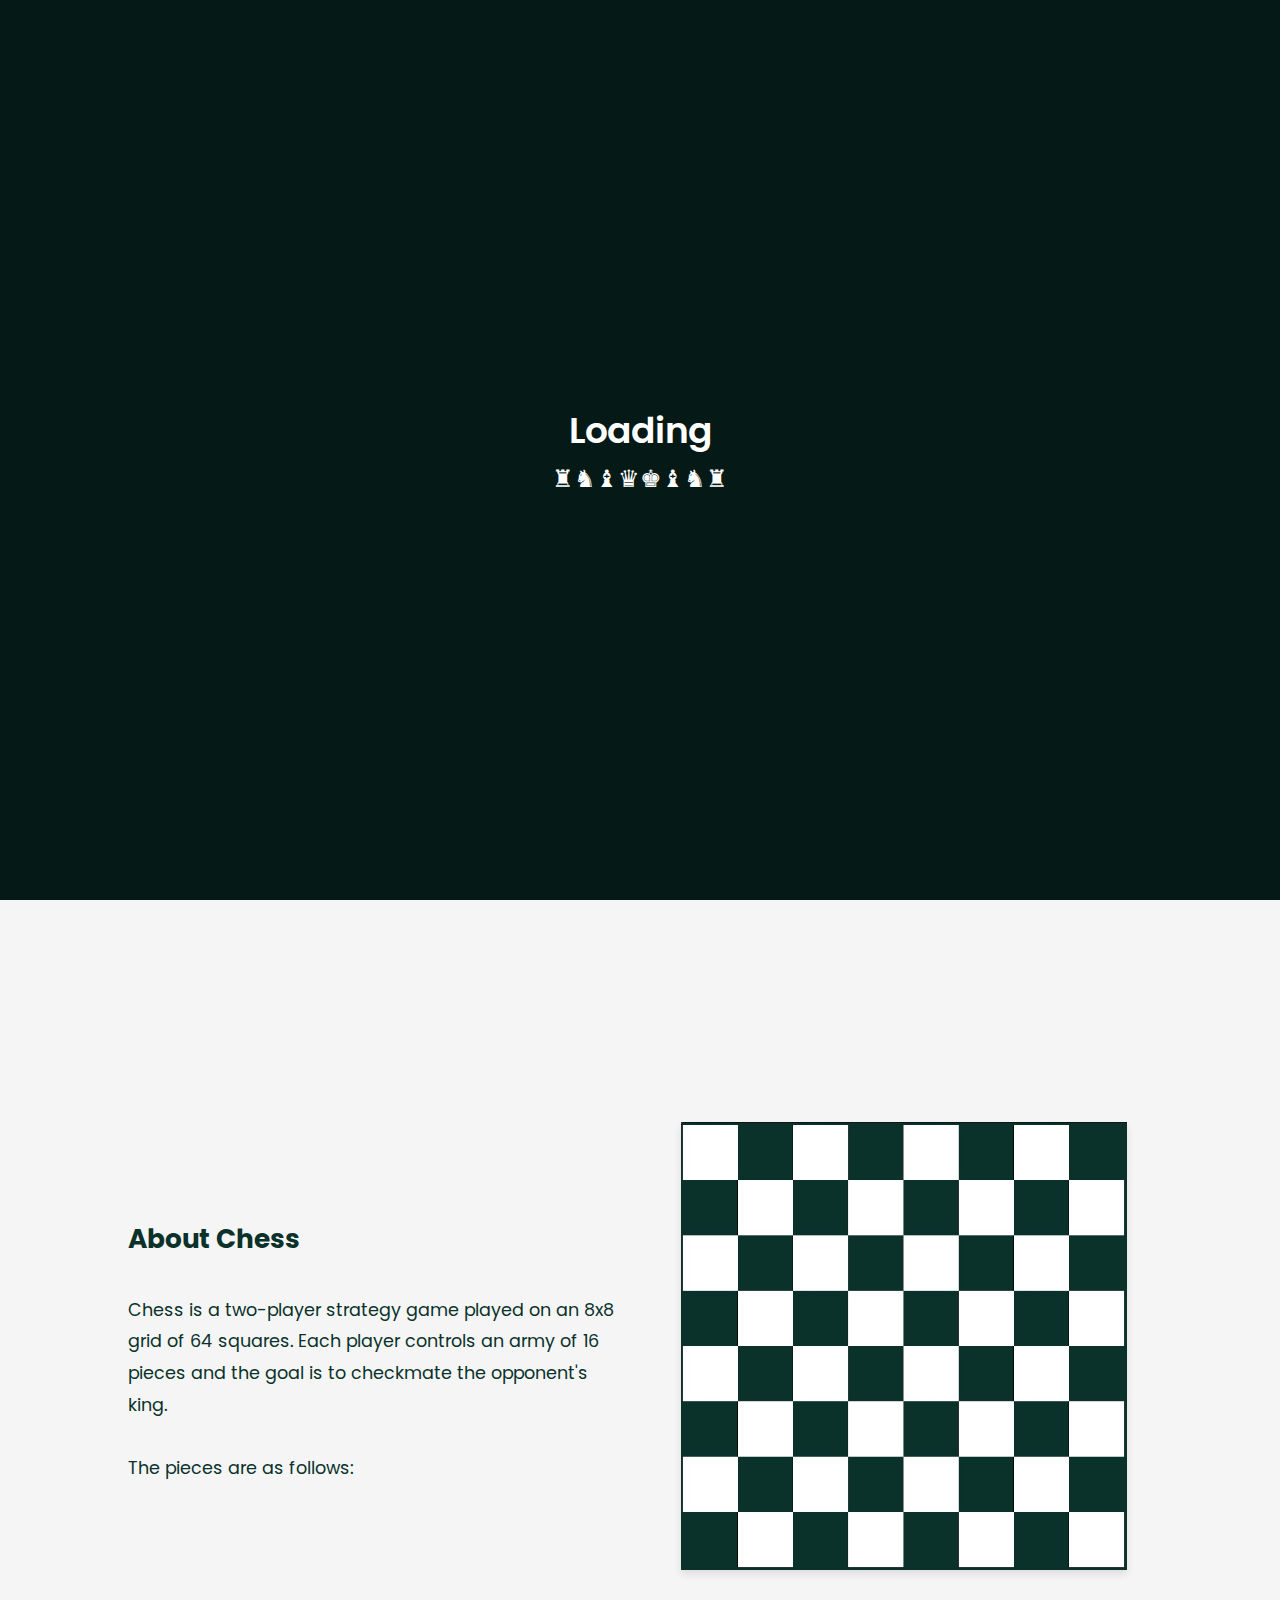
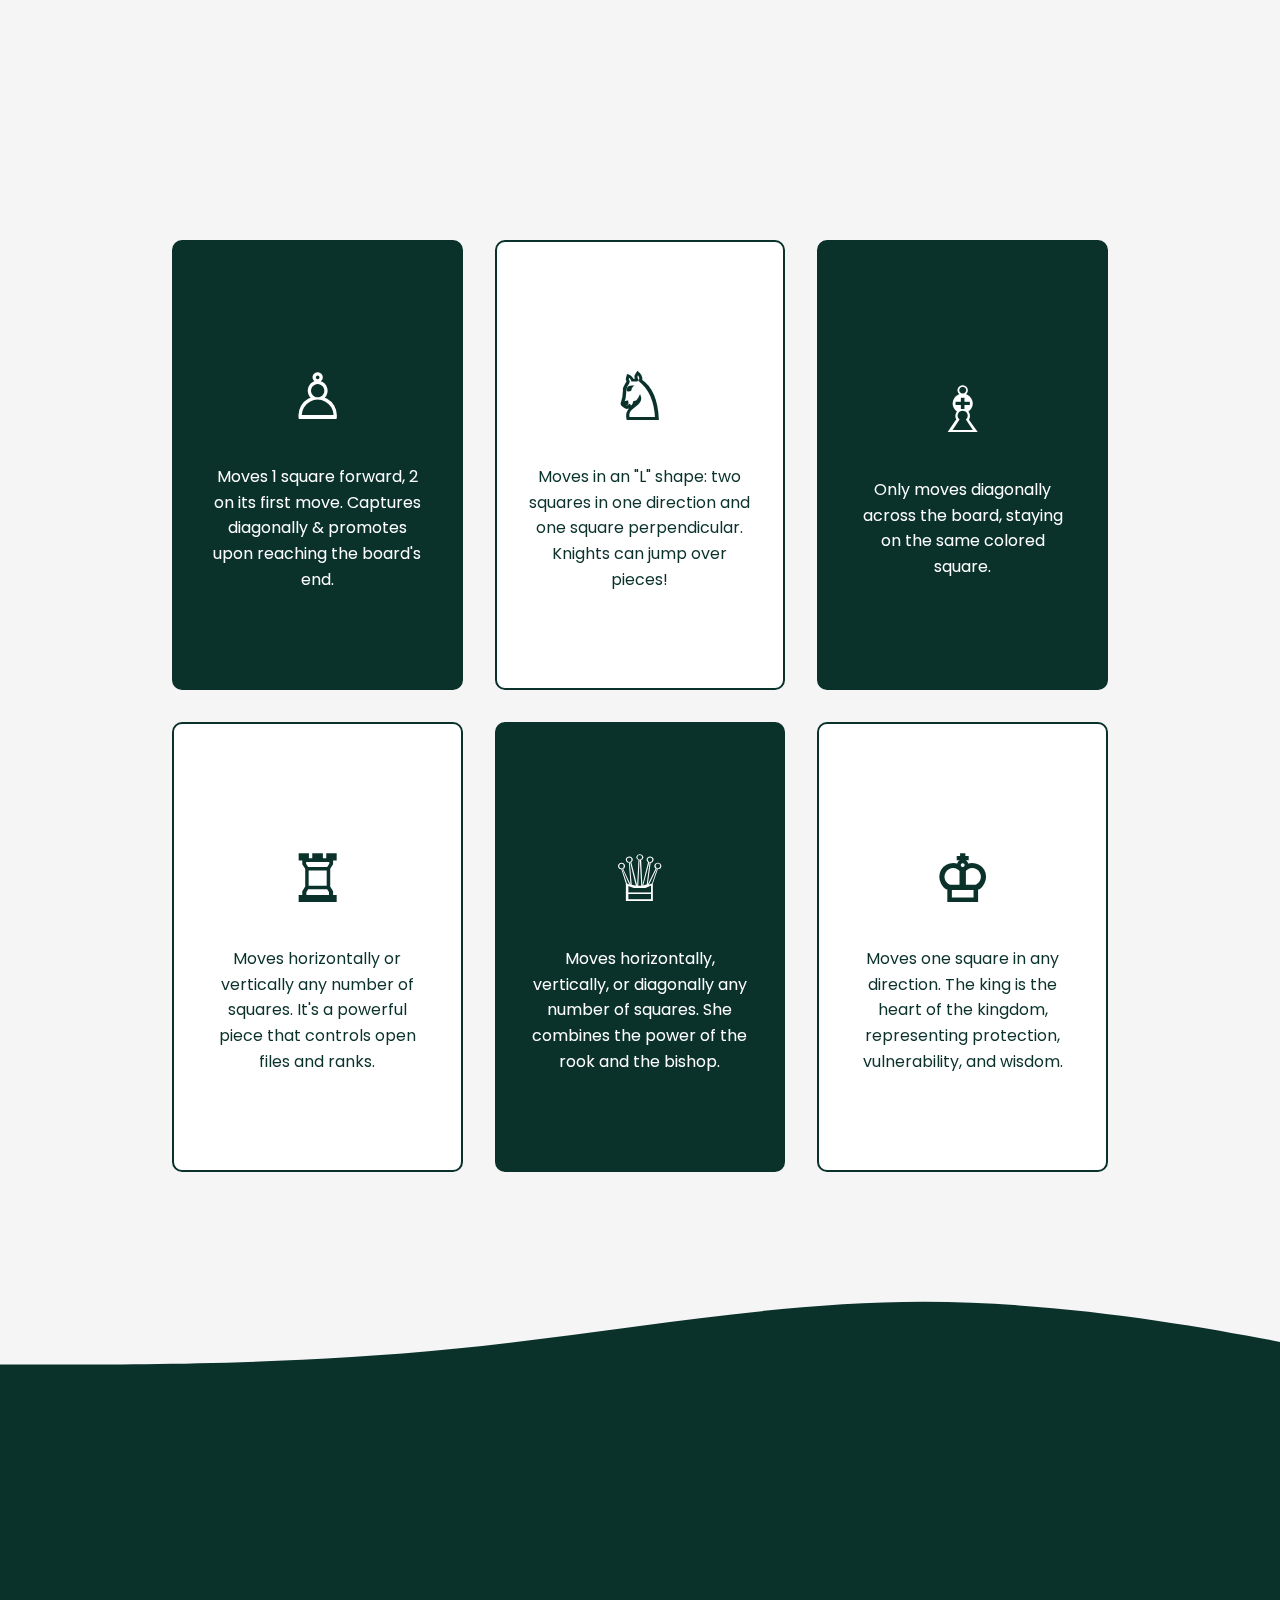
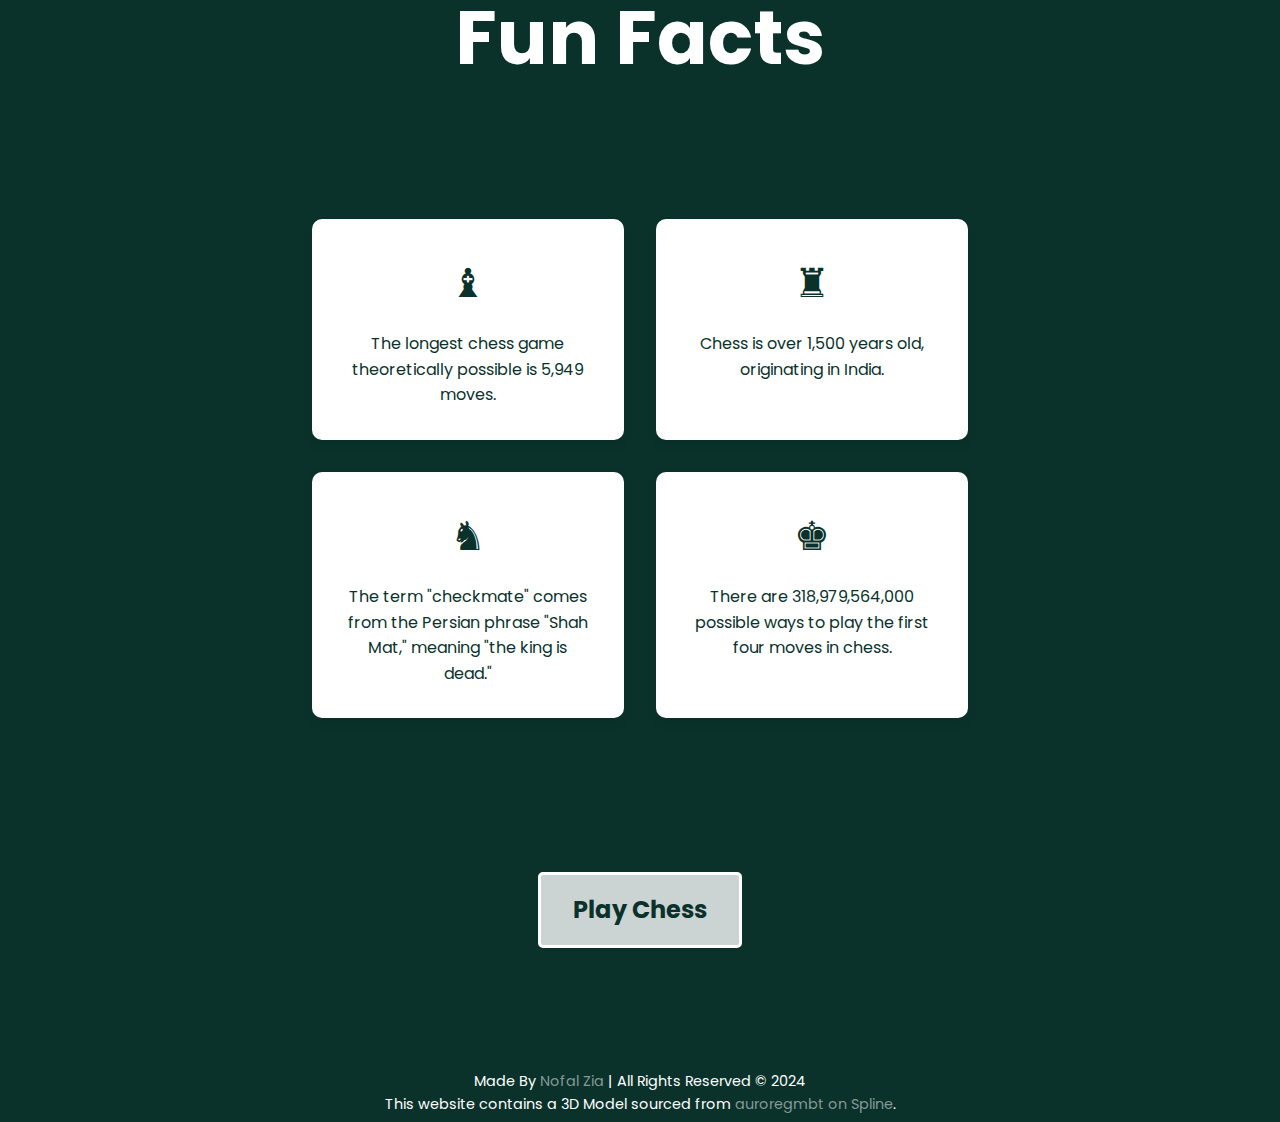
==== commit 0363e04a: "Minor Final Changes" ====
--- a/index.html
+++ b/index.html
@@ -7,7 +7,7 @@
     <script>
         function isMobile() {
             // Checks if the screen width is for mobile (you can adjust the width as needed)
-            return window.innerWidth <= 768;
+            return window.innerWidth <= 480;
         }
 
         window.onload = function() {
@@ -24,7 +24,8 @@
 
     <div id="loading-overlay">
         <div class="loader-content">
-            <h2>Loading<br></h2>&#9820;&#9822;&#9821;&#9819;&#9818;&#9821;&#9822;&#9820;
+            <h2 style="color: white;">Loading<br></h2>
+            <span style="color: white;">&#9820;&#9822;&#9821;&#9819;&#9818;&#9821;&#9822;&#9820;</span>            
         </div>
     </div>    
     
